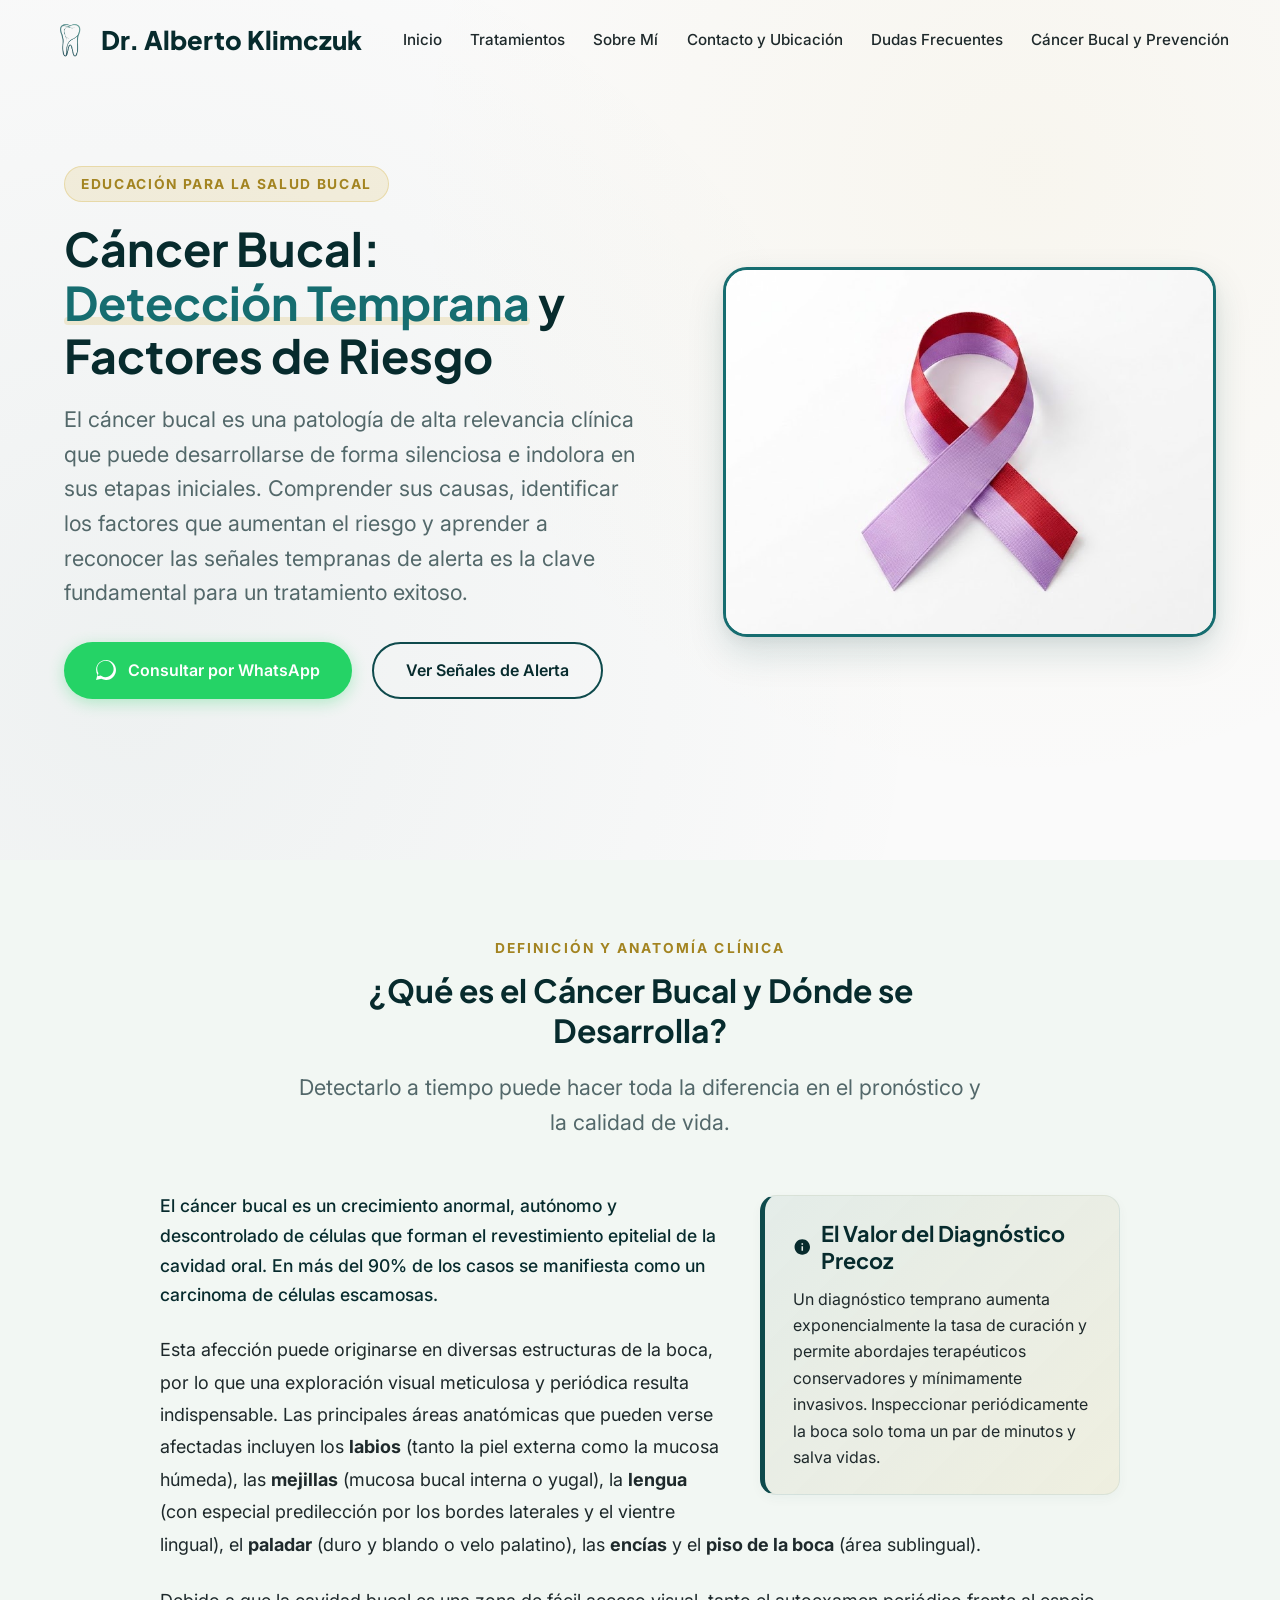
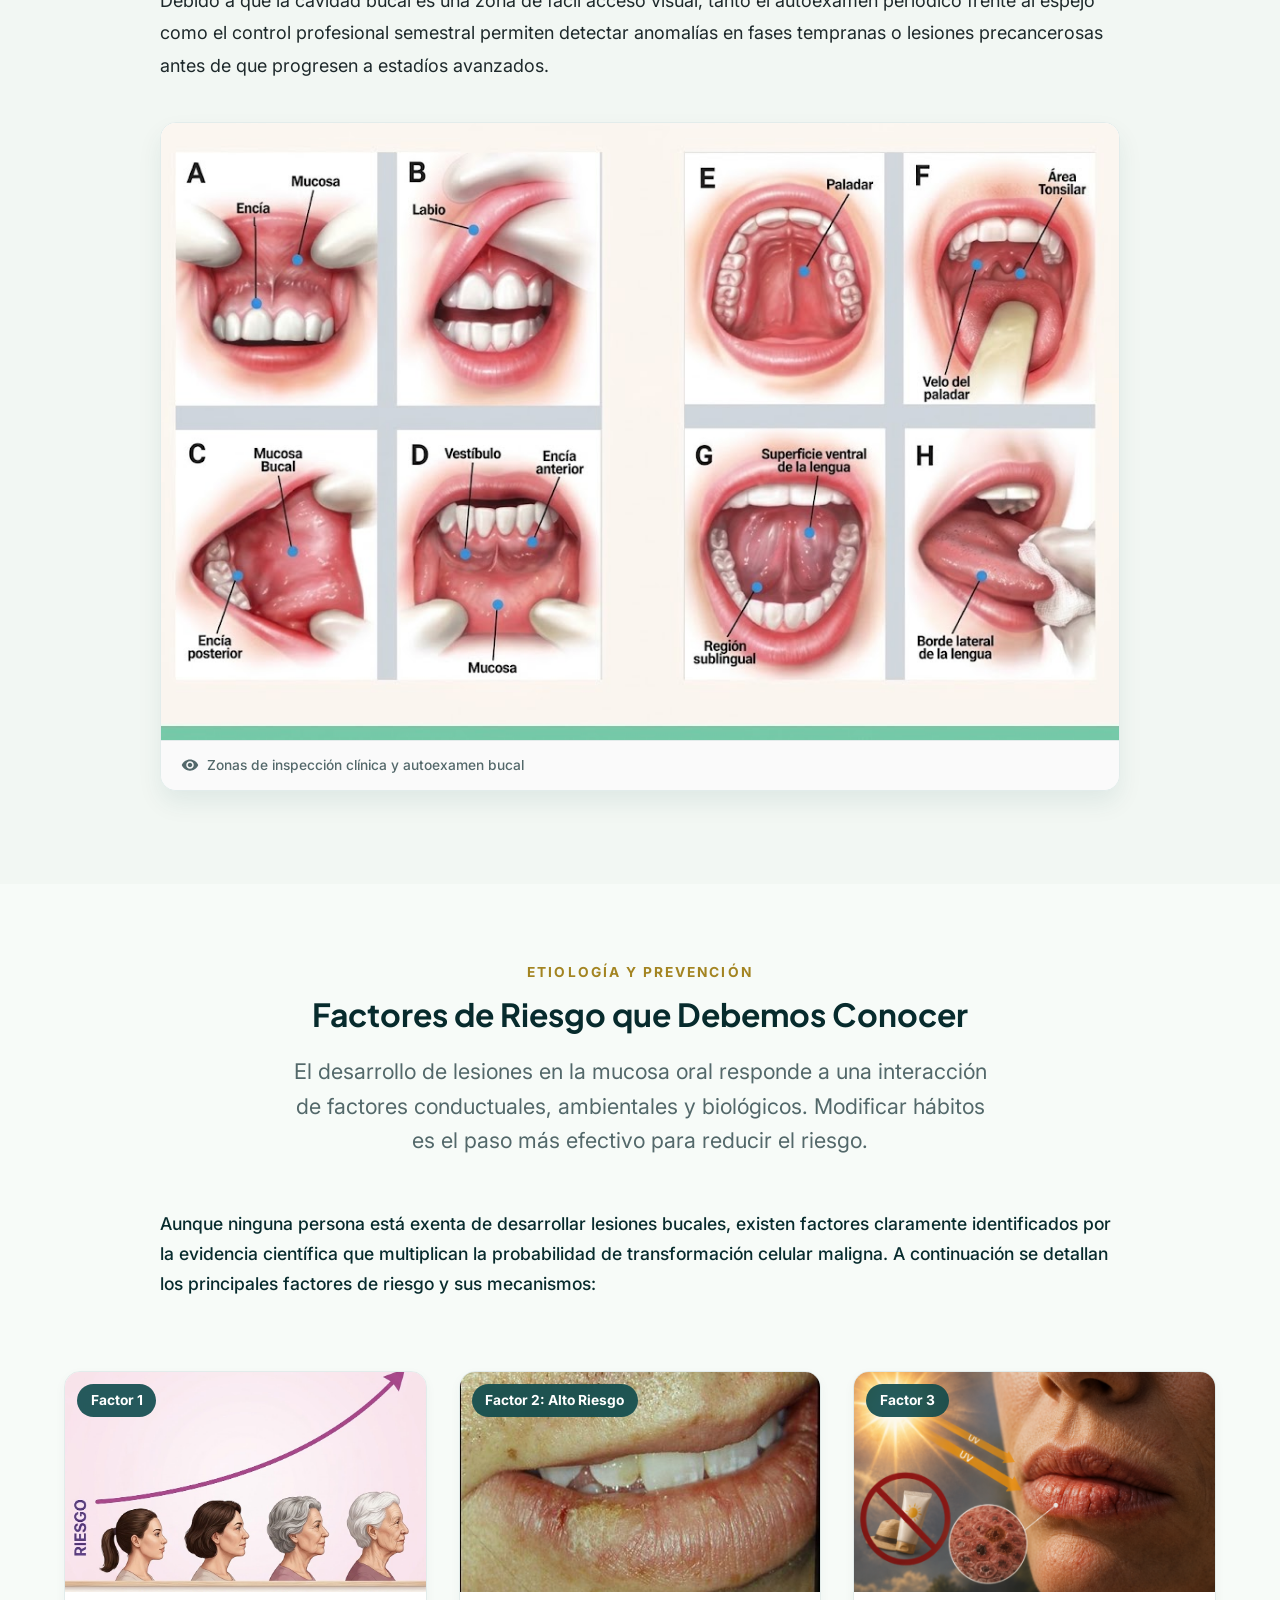
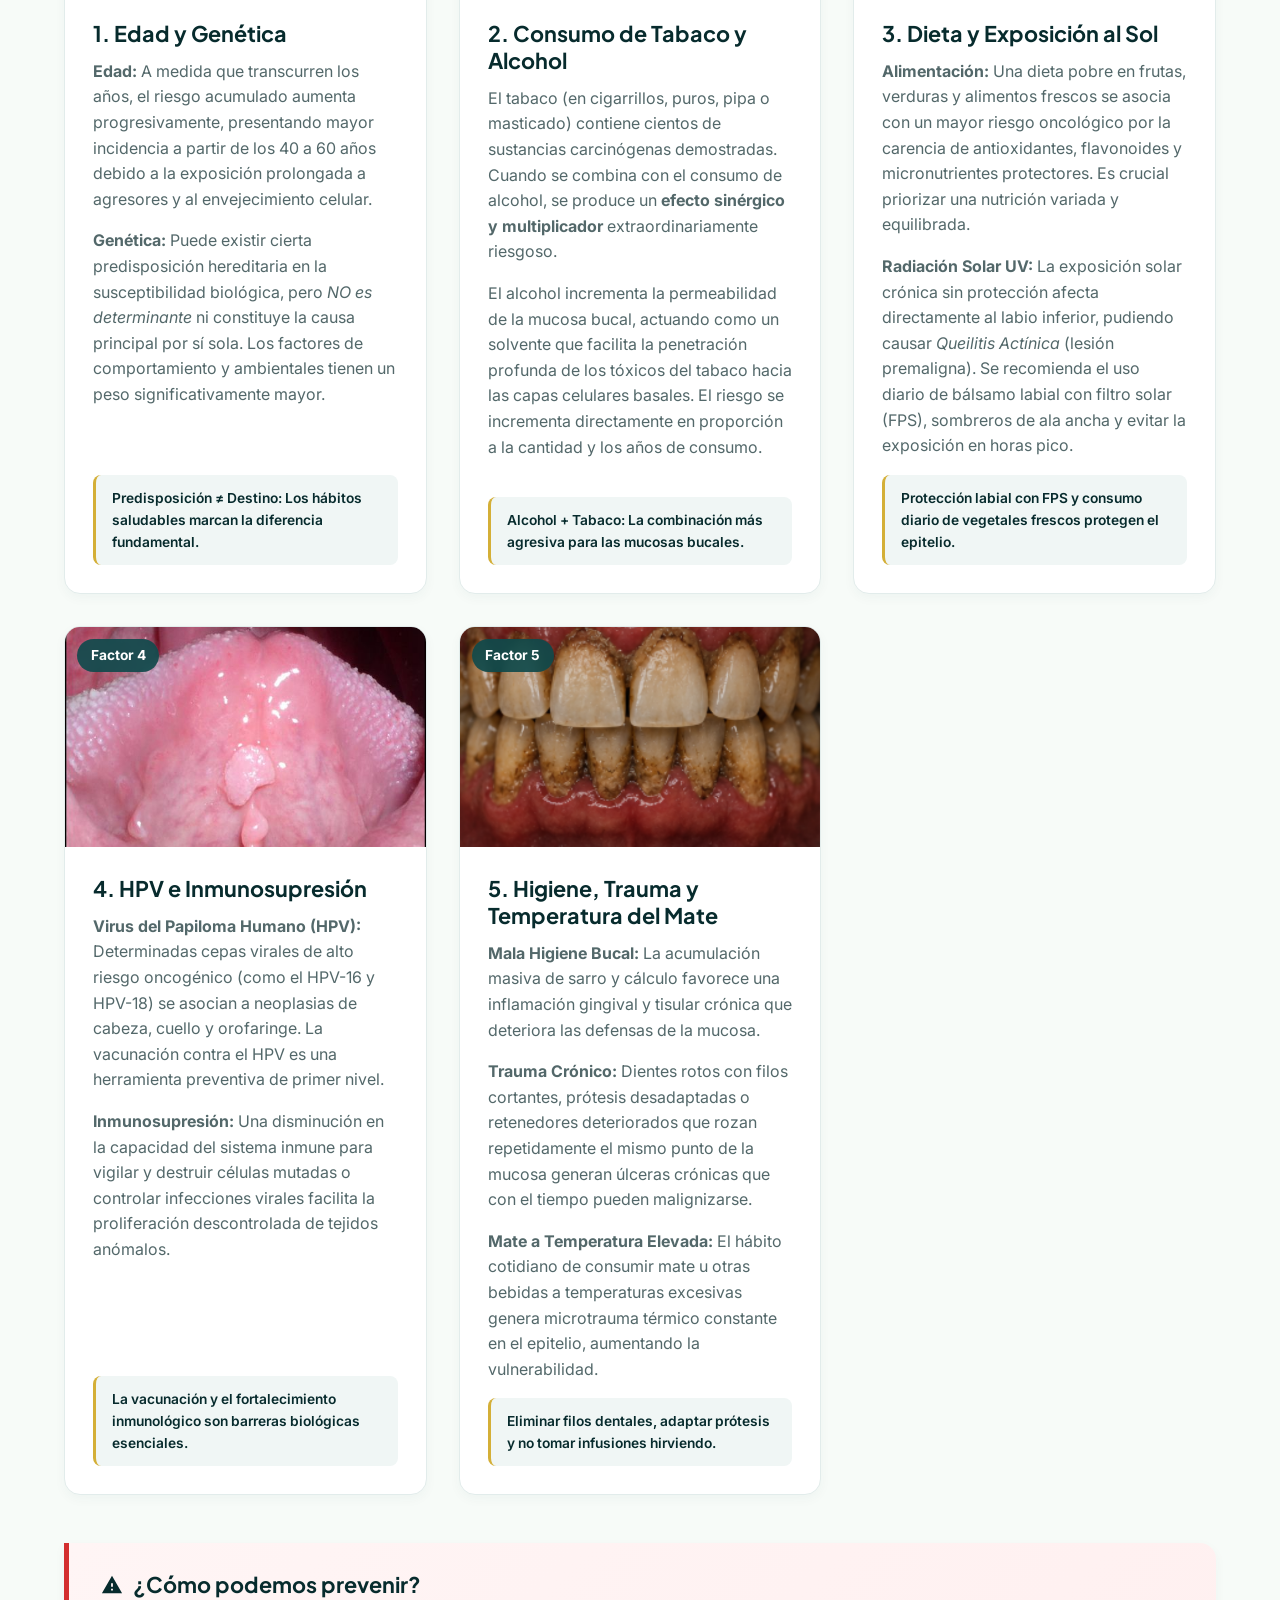
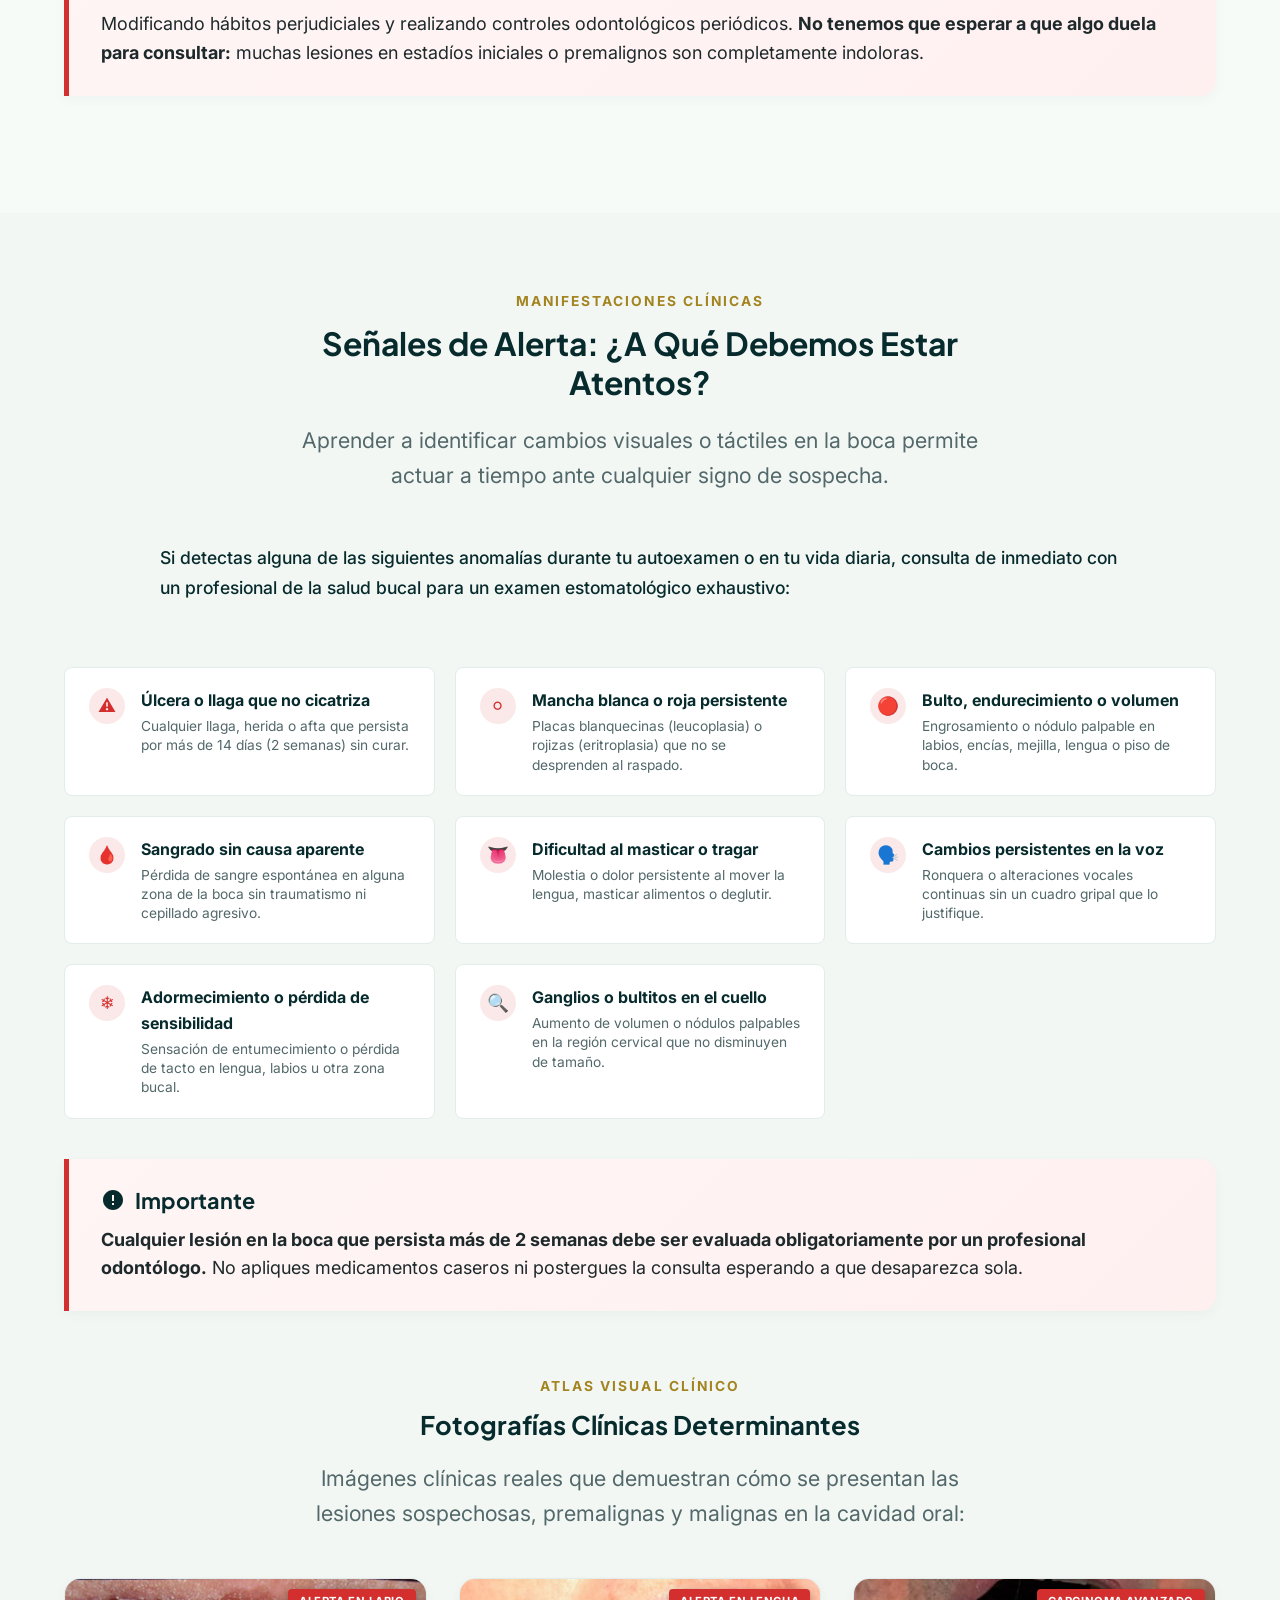
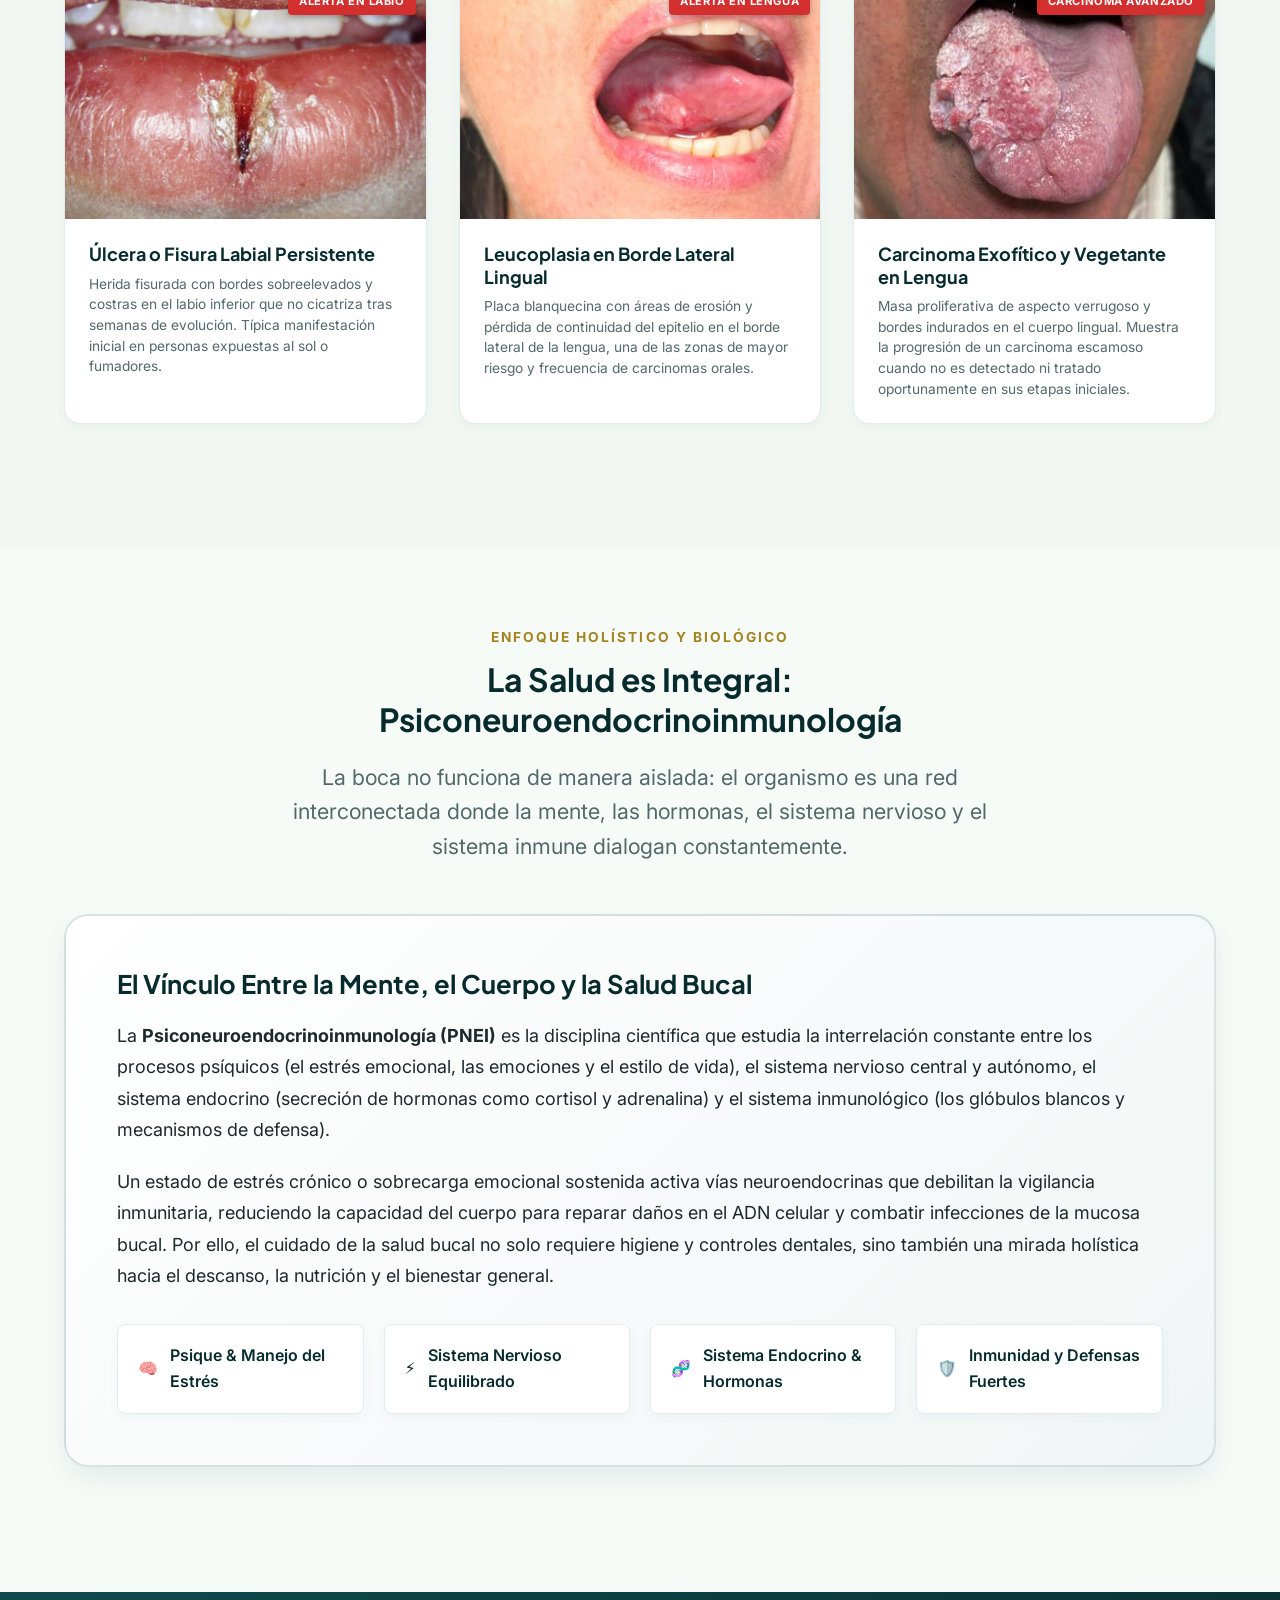
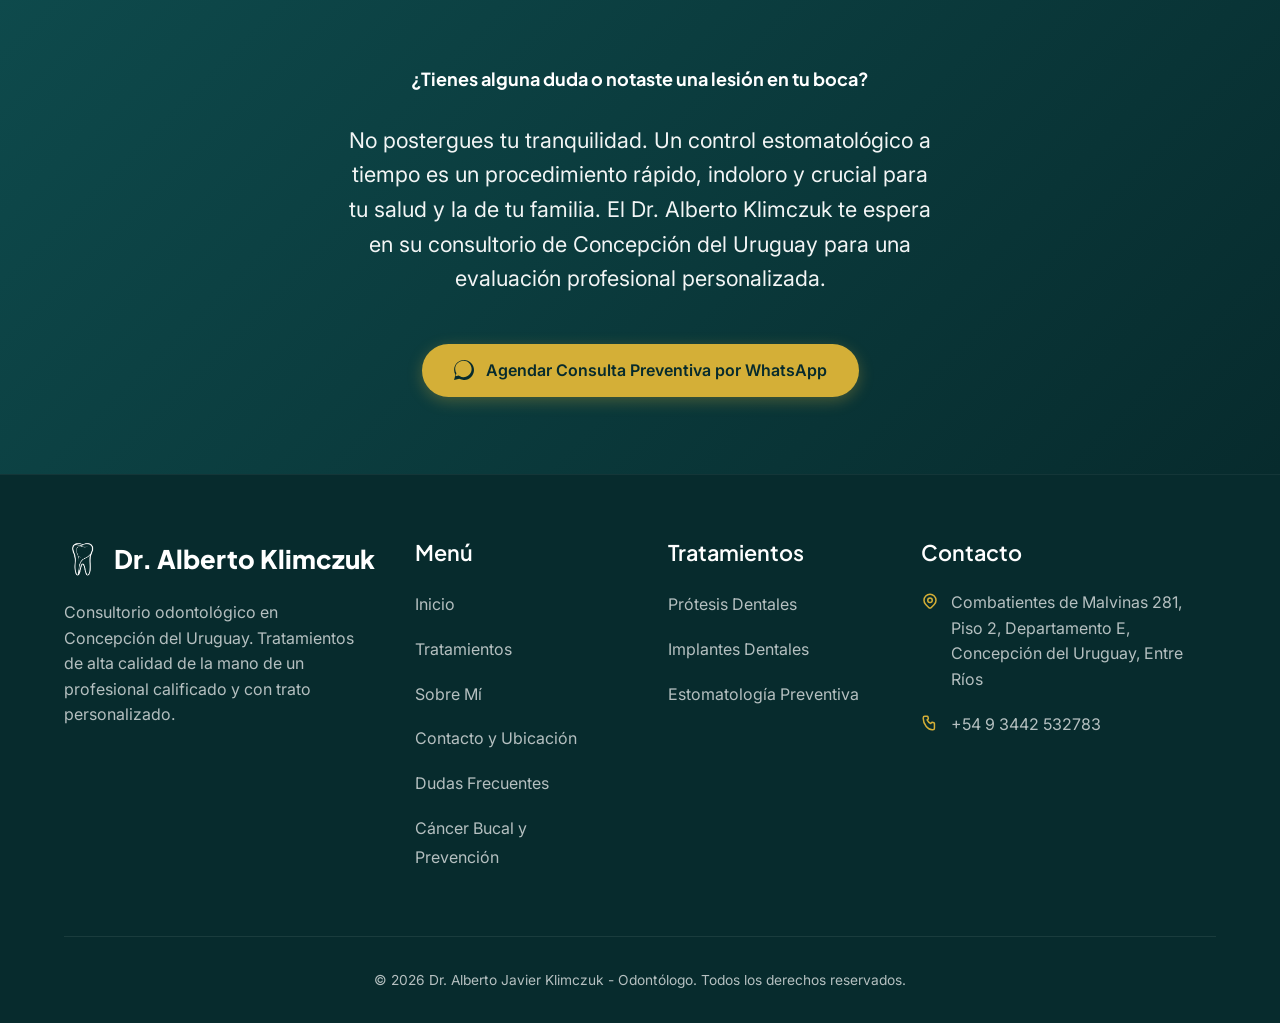
==== enfermedades.html @ 98d3df15 "Primer commit: proyecto consultorio" ====
<!DOCTYPE html>
<html lang="es">

<head>
  <meta charset="UTF-8">
  <meta name="viewport" content="width=device-width, initial-scale=1.0">

  <!-- Primary SEO Meta Tags -->
  <title>Cáncer Bucal y Prevención | Dr. Alberto Javier Klimczuk - Odontólogo</title>
  <meta name="description"
    content="Guía clínica sobre Cáncer Bucal: qué es, factores de riesgo (tabaco, alcohol, HPV, trauma, sol, mate), señales de alerta y detección temprana con el Dr. Alberto Klimczuk en Concepción del Uruguay.">
  <meta name="keywords"
    content="cancer bucal, deteccion temprana cancer bucal, factores de riesgo estomatologia, leucoplasia, eritroplasia, queilitis actinica, hpv oral, odontologo concepcion del uruguay, dr alberto klimczuk">
  <meta name="robots" content="index, follow">
  <link rel="canonical" href="https://odontologoklimczuk.com/enfermedades.html">

  <!-- Open Graph / Facebook -->
  <meta property="og:type" content="article">
  <meta property="og:url" content="https://odontologoklimczuk.com/enfermedades.html">
  <meta property="og:title" content="Cáncer Bucal y Prevención: Guía de Detección Temprana - Dr. Alberto Klimczuk">
  <meta property="og:description"
    content="Aprende a reconocer las señales de alerta, factores de riesgo y la importancia del autoexamen y diagnóstico precoz para salvar vidas.">
  <meta property="og:image" content="https://odontologoklimczuk.com/assets/panel_clinico_senales_alerta.png">

  <!-- Favicon -->
  <link rel="icon" type="image/png" sizes="32x32" href="assets/logo1.png?v=4">
  <link rel="icon" type="image/png" sizes="16x16" href="assets/logo1.png?v=4">
  <link rel="shortcut icon" href="assets/logo1.png?v=4" type="image/png">
  <link rel="apple-touch-icon" href="assets/logo1.png?v=4">

  <!-- Stylesheet -->
  <link rel="stylesheet" href="styles.css">
</head>

<body>

  <!-- Accessible Skip Link -->
  <a href="#main-content" class="skip-link">Saltar al contenido principal</a>

  <!-- Header & Navigation -->
  <header class="header" id="header" role="banner">
    <div class="container">
      <a href="index.html" class="logo" aria-label="Dr. Alberto Klimczuk Inicio">
        <img src="assets/logo2.png" alt="Logo Dr. Alberto Klimczuk" class="logo-img" width="38" height="38">
        <span>Dr. Alberto Klimczuk</span>
      </a>

      <nav class="nav" id="nav" role="navigation" aria-label="Menú principal">
        <ul class="nav-links">
          <li><a href="index.html#hero" class="nav-link">Inicio</a></li>
          <li><a href="index.html#services" class="nav-link">Tratamientos</a></li>
          <li><a href="index.html#about" class="nav-link">Sobre Mí</a></li>
          <li><a href="index.html#contacto" class="nav-link">Contacto y Ubicación</a></li>
          <li><a href="index.html#faq" class="nav-link">Dudas Frecuentes</a></li>
          <li><a href="enfermedades.html" class="nav-link active" aria-current="page">Cáncer Bucal y Prevención</a></li>
        </ul>
      </nav>

      <button class="menu-toggle" id="menu-toggle" aria-expanded="false" aria-controls="nav"
        aria-label="Abrir menú de navegación">
        <span></span>
        <span></span>
        <span></span>
      </button>
    </div>
  </header>

  <main id="main-content">

    <!-- Hero Section -->
    <section class="hero" aria-label="Presentación de Cáncer Bucal y Prevención">
      <div class="container">
        <div class="hero-grid">
          <div class="hero-content">
            <span class="guide-header-badge">Educación para la Salud Bucal</span>
            <h1 class="hero-title">Cáncer Bucal: <span>Detección Temprana</span> y Factores de Riesgo</h1>
            <p class="hero-desc">
              El cáncer bucal es una patología de alta relevancia clínica que puede desarrollarse de forma silenciosa e
              indolora en sus etapas iniciales. Comprender sus causas, identificar los factores que aumentan el riesgo y
              aprender a reconocer las señales tempranas de alerta es la clave fundamental para un tratamiento exitoso.
            </p>
            <div class="hero-ctas">
              <a href="https://wa.me/5493442532783?text=Hola%20Dr.%20Klimczuk,%20quisiera%20consultar%20sobre%20una%20lesi%C3%B3n%20o%20control%20estomatol%C3%B3gico."
                target="_blank" rel="noopener noreferrer" class="btn btn-gold btn-whatsapp-hero">
                <svg fill="currentColor" viewBox="0 0 24 24" width="20" height="20">
                  <path
                    d="M.057 24l1.687-6.163c-1.041-1.804-1.588-3.849-1.587-5.946C.06 5.348 5.397.01 12.008.01c3.202.001 6.212 1.246 8.477 3.514 2.266 2.268 3.507 5.28 3.505 8.484-.004 6.657-5.34 11.997-11.953 11.997-2.005-.001-3.973-.502-5.724-1.455L0 24zm6.59-4.846c1.66.986 3.288 1.488 4.62 1.488c5.441.002 9.873-4.417 9.876-9.851c.002-2.632-1.02-5.105-2.877-6.965C16.41 1.966 13.946.944 11.319.944c-5.45 0-9.882 4.418-9.885 9.852c-.001 1.934.509 3.57 1.472 5.2l-.968 3.535l3.709-.977z" />
                </svg>
                Consultar por WhatsApp
              </a>
              <a href="#senales-alerta" class="btn btn-secondary">Ver Señales de Alerta</a>
            </div>
          </div>
          <div class="hero-visual">
            <div class="hero-img-wrapper">
              <img src="assets/logo_cancer.png" alt="Consultorio odontológico moderno del Dr. Alberto Klimczuk"
                class="hero-img" loading="eager" width="600" height="450">
            </div>
          </div>
        </div>
      </div>
    </section>

    <!-- SECTION 1: ¿QUÉ ES EL CÁNCER BUCAL Y ZONAS AFECTADAS? -->
    <section class="section" id="que-es">
      <div class="container">
        <div class="section-title-wrapper">
          <span class="section-subtitle">Definición y Anatomía Clínica</span>
          <h2 class="section-title">¿Qué es el Cáncer Bucal y Dónde se Desarrolla?</h2>
          <p class="section-desc">Detectarlo a tiempo puede hacer toda la diferencia en el pronóstico y la calidad de
            vida.</p>
        </div>

        <div class="clinical-prose">
          <div class="clinical-callout callout-float">
            <h3>
              <svg width="22" height="22" fill="currentColor" viewBox="0 0 24 24">
                <path
                  d="M12 2C6.48 2 2 6.48 2 12s4.48 10 10 10 10-4.48 10-10S17.52 2 12 2zm1 15h-2v-6h2v6zm0-8h-2V7h2v2z" />
              </svg>
              El Valor del Diagnóstico Precoz
            </h3>
            <p>
              Un diagnóstico temprano aumenta exponencialmente la tasa de curación y permite abordajes terapéuticos
              conservadores y mínimamente invasivos. Inspeccionar periódicamente la boca solo toma un par de minutos y
              salva vidas.
            </p>
          </div>

          <p class="clinical-lead">
            El cáncer bucal es un crecimiento anormal, autónomo y descontrolado de células que forman el revestimiento
            epitelial de la cavidad oral. En más del 90% de los casos se manifiesta como un carcinoma de células
            escamosas.
          </p>
          <p>
            Esta afección puede originarse en diversas estructuras de la boca, por lo que una exploración visual
            meticulosa y periódica resulta indispensable. Las principales áreas anatómicas que pueden verse afectadas
            incluyen los <strong>labios</strong> (tanto la piel externa como la mucosa húmeda), las
            <strong>mejillas</strong> (mucosa bucal interna o yugal), la <strong>lengua</strong> (con especial
            predilección por los bordes laterales y el vientre lingual), el <strong>paladar</strong> (duro y blando o
            velo palatino), las <strong>encías</strong> y el <strong>piso de la boca</strong> (área sublingual).
          </p>
          <p>
            Debido a que la cavidad bucal es una zona de fácil acceso visual, tanto el autoexamen periódico frente al
            espejo como el control profesional semestral permiten detectar anomalías en fases tempranas o lesiones
            precancerosas antes de que progresen a estadíos avanzados.
          </p>

          <div class="med-visual-full">
            <div class="med-visual-frame">
              <img src="assets/autoexamen_zonas_bucales.png"
                alt="Mapa anatómico de exploración y autoexamen bucal: encías, labios, mejillas, paladar, lengua y piso de boca"
                loading="lazy" width="900" height="600">
              <div class="med-visual-caption">
                <svg width="18" height="18" fill="currentColor" viewBox="0 0 24 24">
                  <path
                    d="M12 4.5C7 4.5 2.73 7.61 1 12c1.73 4.39 6 7.5 11 7.5s9.27-3.11 11-7.5c-1.73-4.39-6-7.5-11-7.5zM12 17c-2.76 0-5-2.24-5-5s2.24-5 5-5 5 2.24 5 5-2.24 5-5 5zm0-8c-1.66 0-3 1.34-3 3s1.34 3 3 3 3-1.34 3-3-1.34-3-3-3z" />
                </svg>
                Zonas de inspección clínica y autoexamen bucal
              </div>
            </div>
          </div>
        </div>

      </div>
    </section>

    <!-- SECTION 2: FACTORES DE RIESGO -->
    <section class="section bg-alt" id="factores-riesgo">
      <div class="container">
        <div class="section-title-wrapper">
          <span class="section-subtitle">Etiología y Prevención</span>
          <h2 class="section-title">Factores de Riesgo que Debemos Conocer</h2>
          <p class="section-desc">
            El desarrollo de lesiones en la mucosa oral responde a una interacción de factores conductuales, ambientales
            y biológicos. Modificar hábitos es el paso más efectivo para reducir el riesgo.
          </p>
        </div>

        <div class="clinical-prose">
          <p class="clinical-lead">
            Aunque ninguna persona está exenta de desarrollar lesiones bucales, existen factores claramente
            identificados por la evidencia científica que multiplican la probabilidad de transformación celular maligna.
            A continuación se detallan los principales factores de riesgo y sus mecanismos:
          </p>
        </div>

        <!-- Risk Grid -->
        <div class="risk-grid">

          <!-- Card 1: Edad & Genética -->
          <article class="risk-card">
            <div class="risk-card-media">
              <img src="assets/edad.png" alt="Factores de edad y genética en la susceptibilidad biológica"
                loading="lazy">
              <span class="risk-badge">Factor 1</span>
            </div>
            <div class="risk-card-body">
              <h3>1. Edad y Genética</h3>
              <p>
                <strong>Edad:</strong> A medida que transcurren los años, el riesgo acumulado aumenta progresivamente,
                presentando mayor incidencia a partir de los 40 a 60 años debido a la exposición prolongada a agresores
                y
                al envejecimiento celular.
              </p>
              <p>
                <strong>Genética:</strong> Puede existir cierta predisposición hereditaria en la susceptibilidad
                biológica, pero <em>NO es determinante</em> ni constituye la causa principal por sí sola. Los factores
                de
                comportamiento y ambientales tienen un peso significativamente mayor.
              </p>
              <div class="risk-key-takeaway">
                Predisposición ≠ Destino: Los hábitos saludables marcan la diferencia fundamental.
              </div>
            </div>
          </article>

          <!-- Card 2: Tabaco y Alcohol -->
          <article class="risk-card">
            <div class="risk-card-media">
              <img src="assets/clinica_tabaco_queilitis.png"
                alt="Lesión en labio por combinación de consumo de tabaco y alcohol" loading="lazy">
              <span class="risk-badge">Factor 2: Alto Riesgo</span>
            </div>
            <div class="risk-card-body">
              <h3>2. Consumo de Tabaco y Alcohol</h3>
              <p>
                El tabaco (en cigarrillos, puros, pipa o masticado) contiene cientos de sustancias carcinógenas
                demostradas. Cuando se combina con el consumo de alcohol, se produce un <strong>efecto sinérgico y
                  multiplicador</strong> extraordinariamente riesgoso.
              </p>
              <p>
                El alcohol incrementa la permeabilidad de la mucosa bucal, actuando como un solvente que facilita la
                penetración profunda de los tóxicos del tabaco hacia las capas celulares basales. El riesgo se
                incrementa
                directamente en proporción a la cantidad y los años de consumo.
              </p>
              <div class="risk-key-takeaway">
                Alcohol + Tabaco: La combinación más agresiva para las mucosas bucales.
              </div>
            </div>
          </article>

          <!-- Card 3: Dieta y Exposición al Sol -->
          <article class="risk-card">
            <div class="risk-card-media">
              <img src="assets/sol.png"
                alt="Daño actínico y queilitis solar en labio por exposición prolongada a rayos UV" loading="lazy">
              <span class="risk-badge">Factor 3</span>
            </div>
            <div class="risk-card-body">
              <h3>3. Dieta y Exposición al Sol</h3>
              <p>
                <strong>Alimentación:</strong> Una dieta pobre en frutas, verduras y alimentos frescos se asocia con un
                mayor riesgo oncológico por la carencia de antioxidantes, flavonoides y micronutrientes protectores. Es
                crucial priorizar una nutrición variada y equilibrada.
              </p>
              <p>
                <strong>Radiación Solar UV:</strong> La exposición solar crónica sin protección afecta directamente al
                labio inferior, pudiendo causar <em>Queilitis Actínica</em> (lesión premaligna). Se recomienda el uso
                diario de bálsamo labial con filtro solar (FPS), sombreros de ala ancha y evitar la exposición en horas
                pico.
              </p>
              <div class="risk-key-takeaway">
                Protección labial con FPS y consumo diario de vegetales frescos protegen el epitelio.
              </div>
            </div>
          </article>

          <!-- Card 4: HPV e Inmunosupresión -->
          <article class="risk-card">
            <div class="risk-card-media">
              <img src="assets/clinica_hpv_papiloma_mucosa.png"
                alt="Lesión papilomatosa y verrugosa bucal asociada a Virus del Papiloma Humano (HPV)" loading="lazy">
              <span class="risk-badge">Factor 4</span>
            </div>
            <div class="risk-card-body">
              <h3>4. HPV e Inmunosupresión</h3>
              <p>
                <strong>Virus del Papiloma Humano (HPV):</strong> Determinadas cepas virales de alto riesgo oncogénico
                (como el HPV-16 y HPV-18) se asocian a neoplasias de cabeza, cuello y orofaringe. La vacunación contra
                el
                HPV es una herramienta preventiva de primer nivel.
              </p>
              <p>
                <strong>Inmunosupresión:</strong> Una disminución en la capacidad del sistema inmune para vigilar y
                destruir células mutadas o controlar infecciones virales facilita la proliferación descontrolada de
                tejidos anómalos.
              </p>
              <div class="risk-key-takeaway">
                La vacunación y el fortalecimiento inmunológico son barreras biológicas esenciales.
              </div>
            </div>
          </article>

          <!-- Card 5: Mala Higiene, Trauma Crónico y Mate Caliente -->
          <article class="risk-card">
            <div class="risk-card-media">
              <img src="assets/boca_con_sarro.png"
                alt="Úlcera traumática crónica en mucosa oral y cálculo dental severo" loading="lazy">
              <span class="risk-badge">Factor 5</span>
            </div>
            <div class="risk-card-body">
              <h3>5. Higiene, Trauma y Temperatura del Mate</h3>
              <p>
                <strong>Mala Higiene Bucal:</strong> La acumulación masiva de sarro y cálculo favorece una inflamación
                gingival y tisular crónica que deteriora las defensas de la mucosa.
              </p>
              <p>
                <strong>Trauma Crónico:</strong> Dientes rotos con filos cortantes, prótesis desadaptadas o retenedores
                deteriorados que rozan repetidamente el mismo punto de la mucosa generan úlceras crónicas que con el
                tiempo pueden malignizarse.
              </p>
              <p>
                <strong>Mate a Temperatura Elevada:</strong> El hábito cotidiano de consumir mate u otras bebidas a
                temperaturas excesivas genera microtrauma térmico constante en el epitelio, aumentando la
                vulnerabilidad.
              </p>
              <div class="risk-key-takeaway">
                Eliminar filos dentales, adaptar prótesis y no tomar infusiones hirviendo.
              </div>
            </div>
          </article>

        </div>

        <div class="clinical-callout clinical-callout-danger">
          <h3>
            <svg width="22" height="22" fill="currentColor" viewBox="0 0 24 24">
              <path d="M1 21h22L12 2 1 21zm12-3h-2v-2h2v2zm0-4h-2v-4h2v4z" />
            </svg>
            ¿Cómo podemos prevenir?
          </h3>
          <p>
            Modificando hábitos perjudiciales y realizando controles odontológicos periódicos.
            <strong>No tenemos que esperar a que algo duela para consultar:</strong> muchas lesiones en estadíos
            iniciales o premalignos son completamente indoloras.
          </p>
        </div>

      </div>
    </section>

    <!-- SECTION 3: SEÑALES DE ALERTA Y FOTOS CLÍNICAS DETERMINANTES -->
    <section class="section" id="senales-alerta">
      <div class="container">
        <div class="section-title-wrapper">
          <span class="section-subtitle">Manifestaciones Clínicas</span>
          <h2 class="section-title">Señales de Alerta: ¿A Qué Debemos Estar Atentos?</h2>
          <p class="section-desc">
            Aprender a identificar cambios visuales o táctiles en la boca permite actuar a tiempo ante cualquier signo
            de
            sospecha.
          </p>
        </div>

        <div class="clinical-prose">
          <p class="clinical-lead">
            Si detectas alguna de las siguientes anomalías durante tu autoexamen o en tu vida diaria, consulta de
            inmediato con un profesional de la salud bucal para un examen estomatológico exhaustivo:
          </p>
        </div>

        <!-- Alert Checklist -->
        <div class="alert-checklist">

          <div class="alert-checklist-item">
            <div class="alert-checklist-icon">⚠️</div>
            <div class="alert-checklist-text">
              <strong>Úlcera o llaga que no cicatriza</strong>
              <span>Cualquier llaga, herida o afta que persista por más de 14 días (2 semanas) sin curar.</span>
            </div>
          </div>

          <div class="alert-checklist-item">
            <div class="alert-checklist-icon">⚪</div>
            <div class="alert-checklist-text">
              <strong>Mancha blanca o roja persistente</strong>
              <span>Placas blanquecinas (leucoplasia) o rojizas (eritroplasia) que no se desprenden al raspado.</span>
            </div>
          </div>

          <div class="alert-checklist-item">
            <div class="alert-checklist-icon">🔴</div>
            <div class="alert-checklist-text">
              <strong>Bulto, endurecimiento o volumen</strong>
              <span>Engrosamiento o nódulo palpable en labios, encías, mejilla, lengua o piso de boca.</span>
            </div>
          </div>

          <div class="alert-checklist-item">
            <div class="alert-checklist-icon">🩸</div>
            <div class="alert-checklist-text">
              <strong>Sangrado sin causa aparente</strong>
              <span>Pérdida de sangre espontánea en alguna zona de la boca sin traumatismo ni cepillado agresivo.</span>
            </div>
          </div>

          <div class="alert-checklist-item">
            <div class="alert-checklist-icon">👅</div>
            <div class="alert-checklist-text">
              <strong>Dificultad al masticar o tragar</strong>
              <span>Molestia o dolor persistente al mover la lengua, masticar alimentos o deglutir.</span>
            </div>
          </div>

          <div class="alert-checklist-item">
            <div class="alert-checklist-icon">🗣️</div>
            <div class="alert-checklist-text">
              <strong>Cambios persistentes en la voz</strong>
              <span>Ronquera o alteraciones vocales continuas sin un cuadro gripal que lo justifique.</span>
            </div>
          </div>

          <div class="alert-checklist-item">
            <div class="alert-checklist-icon">❄️</div>
            <div class="alert-checklist-text">
              <strong>Adormecimiento o pérdida de sensibilidad</strong>
              <span>Sensación de entumecimiento o pérdida de tacto en lengua, labios u otra zona bucal.</span>
            </div>
          </div>

          <div class="alert-checklist-item">
            <div class="alert-checklist-icon">🔍</div>
            <div class="alert-checklist-text">
              <strong>Ganglios o bultitos en el cuello</strong>
              <span>Aumento de volumen o nódulos palpables en la región cervical que no disminuyen de tamaño.</span>
            </div>
          </div>

        </div>

        <div class="clinical-callout clinical-callout-danger">
          <h3>
            <svg width="24" height="24" fill="currentColor" viewBox="0 0 24 24">
              <path
                d="M12 2C6.48 2 2 6.48 2 12s4.48 10 10 10 10-4.48 10-10S17.52 2 12 2zm1 15h-2v-2h2v2zm0-4h-2V7h2v6z" />
            </svg>
            Importante
          </h3>
          <p>
            <strong>Cualquier lesión en la boca que persista más de 2 semanas debe ser evaluada obligatoriamente por un
              profesional odontólogo.</strong> No apliques medicamentos caseros ni postergues la consulta esperando a
            que desaparezca sola.
          </p>
        </div>

        <!-- DETERMINANT CLINICAL PHOTOS GALLERY -->
        <div class="section-title-wrapper" style="margin-top: 4rem; margin-bottom: 2rem;">
          <span class="section-subtitle">Atlas Visual Clínico</span>
          <h3 class="section-title" style="font-size: var(--fs-lg);">Fotografías Clínicas Determinantes</h3>
          <p class="section-desc">
            Imágenes clínicas reales que demuestran cómo se presentan las lesiones sospechosas, premalignas y
            malignas en la cavidad oral:
          </p>
        </div>

        <div class="clinical-signs-gallery">

          <!-- Clinical Photo 1: Úlcera en Labio -->
          <article class="clinical-sign-card">
            <div class="clinical-sign-img-wrapper">
              <img src="assets/corte_labio.png"
                alt="Fotografía clínica de úlcera y fisura persistente en labio inferior" loading="lazy">
              <span class="clinical-sign-tag">Alerta en Labio</span>
            </div>
            <div class="clinical-sign-info">
              <h4>Úlcera o Fisura Labial Persistente</h4>
              <p>
                Herida fisurada con bordes sobreelevados y costras en el labio inferior que no cicatriza tras semanas de
                evolución. Típica manifestación inicial en personas expuestas al sol o fumadores.
              </p>
            </div>
          </article>

          <!-- Clinical Photo 2: Leucoplasia en Lengua -->
          <article class="clinical-sign-card">
            <div class="clinical-sign-img-wrapper">
              <img src="assets/clinica_eritroplasia.png"
                alt="Fotografía clínica de lesión blanca o leucoplasia con zona ulcerada en borde lateral de la lengua"
                loading="lazy">
              <span class="clinical-sign-tag">Alerta en Lengua</span>
            </div>
            <div class="clinical-sign-info">
              <h4>Leucoplasia en Borde Lateral Lingual</h4>
              <p>
                Placa blanquecina con áreas de erosión y pérdida de continuidad del epitelio en el borde lateral de la
                lengua, una de las zonas de mayor riesgo y frecuencia de carcinomas orales.
              </p>
            </div>
          </article>

          <!-- Clinical Photo 3: Carcinoma Escamocelular Proliferativo -->
          <article class="clinical-sign-card">
            <div class="clinical-sign-img-wrapper">
              <img src="assets/clinica_carcinoma_lengua_perfil.png"
                alt="Fotografía clínica de carcinoma avanzado de células escamosas con lesión exofítica y vegetante en lengua"
                loading="lazy">
              <span class="clinical-sign-tag">Carcinoma Avanzado</span>
            </div>
            <div class="clinical-sign-info">
              <h4>Carcinoma Exofítico y Vegetante en Lengua</h4>
              <p>
                Masa proliferativa de aspecto verrugoso y bordes indurados en el cuerpo lingual. Muestra la progresión
                de
                un carcinoma escamoso cuando no es detectado ni tratado oportunamente en sus etapas iniciales.
              </p>
            </div>
          </article>

        </div>

      </div>
    </section>

    <!-- SECTION 4: LA SALUD ES INTEGRAL (PSICONEUROENDOCRINOINMUNOLOGÍA) -->
    <section class="section" id="salud-integral">
      <div class="container">
        <div class="section-title-wrapper">
          <span class="section-subtitle">Enfoque Holístico y Biológico</span>
          <h2 class="section-title">La Salud es Integral: Psiconeuroendocrinoinmunología</h2>
          <p class="section-desc">
            La boca no funciona de manera aislada: el organismo es una red interconectada donde la mente, las hormonas,
            el sistema nervioso y el sistema inmune dialogan constantemente.
          </p>
        </div>

        <div class="pnei-card">
          <div class="pnei-grid">
            <div class="pnei-text">
              <h3>El Vínculo Entre la Mente, el Cuerpo y la Salud Bucal</h3>
              <p>
                La <strong>Psiconeuroendocrinoinmunología (PNEI)</strong> es la disciplina científica que estudia la
                interrelación constante entre los procesos psíquicos (el estrés emocional, las emociones y el estilo de
                vida), el sistema nervioso central y autónomo, el sistema endocrino (secreción de hormonas como cortisol
                y
                adrenalina) y el sistema inmunológico (los glóbulos blancos y mecanismos de defensa).
              </p>
              <p>
                Un estado de estrés crónico o sobrecarga emocional sostenida activa vías neuroendocrinas que debilitan
                la
                vigilancia inmunitaria, reduciendo la capacidad del cuerpo para reparar daños en el ADN celular y
                combatir infecciones de la mucosa bucal. Por ello, el cuidado de la salud bucal no solo requiere higiene
                y controles dentales, sino también una mirada holística hacia el descanso, la nutrición y el bienestar
                general.
              </p>

              <div class="pnei-pillars">
                <div class="pnei-pillar">
                  🧠 <span>Psique & Manejo del Estrés</span>
                </div>
                <div class="pnei-pillar">
                  ⚡ <span>Sistema Nervioso Equilibrado</span>
                </div>
                <div class="pnei-pillar">
                  🧬 <span>Sistema Endocrino & Hormonas</span>
                </div>
                <div class="pnei-pillar">
                  🛡️ <span>Inmunidad y Defensas Fuertes</span>
                </div>
              </div>
            </div>
          </div>
        </div>

      </div>
    </section>

    <!-- SECTION 5: CTA Y CONTROL EN CONSULTORIO -->
    <section class="section contact-cta" id="consulta">
      <div class="container">
        <div class="contact-cta-content">
          <h2>¿Tienes alguna duda o notaste una lesión en tu boca?</h2>
          <p>
            No postergues tu tranquilidad. Un control estomatológico a tiempo es un procedimiento rápido, indoloro y
            crucial para tu salud y la de tu familia. El Dr. Alberto Klimczuk te espera en su consultorio de Concepción
            del Uruguay para una evaluación profesional personalizada.
          </p>
          <a href="https://wa.me/5493442532783?text=Hola%20Dr.%20Klimczuk,%20quisiera%20solicitar%20un%20turno%20para%20un%20control%20estomatol%C3%B3gico."
            target="_blank" rel="noopener noreferrer" class="btn btn-gold">
            <svg fill="currentColor" viewBox="0 0 24 24" width="20" height="20">
              <path
                d="M.057 24l1.687-6.163c-1.041-1.804-1.588-3.849-1.587-5.946C.06 5.348 5.397.01 12.008.01c3.202.001 6.212 1.246 8.477 3.514 2.266 2.268 3.507 5.28 3.505 8.484-.004 6.657-5.34 11.997-11.953 11.997-2.005-.001-3.973-.502-5.724-1.455L0 24zm6.59-4.846c1.66.986 3.288 1.488 4.62 1.488c5.441.002 9.873-4.417 9.876-9.851c.002-2.632-1.02-5.105-2.877-6.965C16.41 1.966 13.946.944 11.319.944c-5.45 0-9.882 4.418-9.885 9.852c-.001 1.934.509 3.57 1.472 5.2l-.968 3.535l3.709-.977z" />
            </svg>
            Agendar Consulta Preventiva por WhatsApp
          </a>
        </div>
      </div>
    </section>

  </main>

  <!-- Footer -->
  <footer class="footer" role="contentinfo">
    <div class="container">
      <div class="footer-grid">

        <div class="footer-brand">
          <a href="index.html" class="logo">
            <img src="assets/logo2.png" alt="Logo Dr. Alberto Klimczuk" class="logo-img" width="38" height="38">
            <span>Dr. Alberto Klimczuk</span>
          </a>
          <p class="footer-desc">Consultorio odontológico en Concepción del Uruguay. Tratamientos de alta calidad de la
            mano de un profesional calificado y con trato personalizado.</p>
        </div>

        <div class="footer-col">
          <h3 class="footer-title">Menú</h3>
          <ul class="footer-links">
            <li class="footer-link"><a href="index.html#hero">Inicio</a></li>
            <li class="footer-link"><a href="index.html#services">Tratamientos</a></li>
            <li class="footer-link"><a href="index.html#about">Sobre Mí</a></li>
            <li class="footer-link"><a href="index.html#contacto">Contacto y Ubicación</a></li>
            <li class="footer-link"><a href="index.html#faq">Dudas Frecuentes</a></li>
            <li class="footer-link"><a href="enfermedades.html">Cáncer Bucal y Prevención</a></li>
          </ul>
        </div>

        <div class="footer-col">
          <h3 class="footer-title">Tratamientos</h3>
          <ul class="footer-links">
            <li class="footer-link"><a href="index.html#services">Prótesis Dentales</a></li>
            <li class="footer-link"><a href="index.html#services">Implantes Dentales</a></li>
            <li class="footer-link"><a href="enfermedades.html">Estomatología Preventiva</a></li>
          </ul>
        </div>

        <div class="footer-col">
          <h3 class="footer-title">Contacto</h3>
          <div class="footer-contact-info">
            <div class="footer-contact-item">
              <svg fill="none" stroke="currentColor" stroke-width="2" viewBox="0 0 24 24">
                <path stroke-linecap="round" stroke-linejoin="round"
                  d="M17.657 16.657L13.414 20.9a1.998 1.998 0 01-2.827 0l-4.244-4.243a8 8 0 1111.314 0z" />
                <path stroke-linecap="round" stroke-linejoin="round" d="M15 11a3 3 0 11-6 0 3 3 0 016 0z" />
              </svg>
              <span>Combatientes de Malvinas 281, Piso 2, Departamento E, Concepción del Uruguay, Entre Ríos</span>
            </div>
            <div class="footer-contact-item">
              <svg fill="none" stroke="currentColor" stroke-width="2" viewBox="0 0 24 24">
                <path stroke-linecap="round" stroke-linejoin="round"
                  d="M3 5a2 2 0 012-2h3.28a1 1 0 01.94.725l.548 2.2a1 1 0 01-.321.988l-1.305.98a10.582 10.582 0 004.872 4.872l.98-1.305a1 1 0 01.988-.321l2.2.548a1 1 0 01.725.94V19a2 2 0 01-2 2h-1C9.716 21 3 14.284 3 6V5z" />
              </svg>
              <span>+54 9 3442 532783</span>
            </div>
          </div>
        </div>

      </div>

      <div class="footer-bottom">
        <p>&copy; 2026 Dr. Alberto Javier Klimczuk - Odontólogo. Todos los derechos reservados.</p>
      </div>
    </div>
  </footer>

  <!-- App Script -->
  <script src="app.js"></script>
</body>

</html>
---- styles.css ----
/* ==========================================================================
   DESIGN SYSTEM & VARIABLES
   ========================================================================== */
@import url('https://fonts.googleapis.com/css2?family=Inter:wght@300;400;500;600&family=Plus+Jakarta+Sans:wght@400;500;600;700;800&display=swap');

:root {
  /* Colors */
  --primary: #0E4A4C;
  --primary-rgb: 14, 74, 76;
  --primary-light: #166D70;
  --primary-dark: #072B2D;
  --secondary: #D4AF37;
  --secondary-rgb: 212, 175, 55;
  --secondary-light: #E5C354;
  --secondary-dark: #A38421;
  --accent-bg: #F0F6F5;

  --whatsapp: #25D366;
  --whatsapp-dark: #128C7E;

  --text-dark: #1E292B;
  --text-muted: #53686A;
  --bg-light: #FAFAFA;
  --bg-light-rgb: 250, 250, 250;
  --bg-card: #FFFFFF;
  --border-color: #E2ECEB;
  --error: #D32F2F;
  --success: #388E3C;

  /* Fonts */
  --font-heading: 'Plus Jakarta Sans', system-ui, -apple-system, sans-serif;
  --font-body: 'Inter', system-ui, -apple-system, sans-serif;

  /* Typography Scale */
  --fs-xs: clamp(0.75rem, 0.7rem + 0.2vw, 0.875rem);
  --fs-sm: clamp(0.875rem, 0.8rem + 0.3vw, 1rem);
  --fs-base: clamp(1rem, 0.95rem + 0.25vw, 1.125rem);
  --fs-md: clamp(1.125rem, 1.05rem + 0.4vw, 1.35rem);
  --fs-lg: clamp(1.25rem, 1.15rem + 0.6vw, 1.6rem);
  --fs-xl: clamp(1.5rem, 1.35rem + 0.8vw, 2.2rem);
  --fs-xxl: clamp(2rem, 1.7rem + 1.5vw, 3.5rem);

  /* Layout */
  --max-width: 1200px;
  --header-height: 80px;
  --border-radius-sm: 8px;
  --border-radius-md: 16px;
  --border-radius-lg: 24px;

  /* Shadows */
  --shadow-sm: 0 4px 12px rgba(14, 74, 76, 0.04);
  --shadow-md: 0 12px 24px rgba(14, 74, 76, 0.08);
  --shadow-lg: 0 20px 40px rgba(14, 74, 76, 0.12);
  --shadow-focus: 0 0 0 4px rgba(14, 74, 76, 0.25);
  --shadow-focus-gold: 0 0 0 4px rgba(212, 175, 55, 0.4);
  --shadow-focus-whatsapp: 0 0 0 4px rgba(37, 211, 102, 0.3);

  /* Transitions */
  --transition-smooth: all 0.3s cubic-bezier(0.4, 0, 0.2, 1);
}

/* ==========================================================================
   RESET & BASE STYLES
   ========================================================================== */
*,
*::before,
*::after {
  box-sizing: border-box;
  margin: 0;
  padding: 0;
}

html {
  scroll-behavior: smooth;
  scroll-padding-top: var(--header-height);
  -webkit-text-size-adjust: 100%;
}

body {
  font-family: var(--font-body);
  font-size: var(--fs-base);
  line-height: 1.6;
  color: var(--text-dark);
  background-color: var(--bg-light);
  overflow-x: hidden;
  -webkit-font-smoothing: antialiased;
}

.hero,
section.section:nth-of-type(odd) {
  background-color: #f7fbf8;
}

section.section:nth-of-type(even) {
  background-color: #f2f7f3;
}

h1,
h2,
h3,
h4,
h5,
h6 {
  font-family: var(--font-heading);
  font-weight: 700;
  line-height: 1.25;
  color: var(--primary-dark);
}

img {
  max-width: 100%;
  height: auto;
  display: block;
}

button,
input,
select,
textarea {
  font-family: inherit;
  font-size: inherit;
  color: inherit;
}

button {
  cursor: pointer;
  border: none;
  background: none;
}

a {
  color: inherit;
  text-decoration: none;
}

/* Accessibility Focus States */
*:focus {
  outline: none;
}

*:focus-visible {
  outline: none;
  box-shadow: var(--shadow-focus);
  border-radius: var(--border-radius-sm);
}

/* Skip link for screen readers */
.skip-link {
  position: absolute;
  top: -100px;
  left: 0;
  background: var(--primary);
  color: white;
  padding: 1rem 2rem;
  z-index: 10000;
  transition: top 0.2s;
  font-weight: bold;
}

.skip-link:focus-visible {
  top: 0;
}

/* ==========================================================================
   REUSABLE UTILITIES & COMPONENTS
   ========================================================================== */
.container {
  width: 100%;
  max-width: var(--max-width);
  margin-left: auto;
  margin-right: auto;
  padding-left: 1.5rem;
  padding-right: 1.5rem;
}

.section {
  padding-top: clamp(4rem, 6vw, 7rem);
  padding-bottom: clamp(4rem, 6vw, 7rem);
}

.section-title-wrapper {
  text-align: center;
  max-width: 700px;
  margin: 0 auto clamp(2.5rem, 4vw, 4rem);
}

.section-subtitle {
  color: var(--secondary-dark);
  font-weight: 700;
  text-transform: uppercase;
  letter-spacing: 0.15em;
  font-size: var(--fs-xs);
  margin-bottom: 0.75rem;
  display: block;
}

.section-title {
  font-size: var(--fs-xl);
  margin-bottom: 1.25rem;
  position: relative;
}

.section-desc {
  color: var(--text-muted);
  font-size: var(--fs-md);
}

/* Buttons */
.btn {
  display: inline-flex;
  align-items: center;
  justify-content: center;
  gap: 0.75rem;
  padding: 0.875rem 2rem;
  font-weight: 600;
  border-radius: 50px;
  transition: var(--transition-smooth);
  font-size: var(--fs-sm);
  text-align: center;
  position: relative;
  overflow: hidden;
}

.btn-primary {
  background-color: var(--primary);
  color: var(--bg-light);
  box-shadow: 0 4px 15px rgba(14, 74, 76, 0.3);
}

.btn-primary:hover {
  background-color: var(--primary-light);
  transform: translateY(-2px);
  box-shadow: 0 6px 20px rgba(14, 74, 76, 0.4);
}

.btn-secondary {
  background-color: transparent;
  color: var(--primary-dark);
  border: 2px solid var(--primary);
}

.btn-secondary:hover {
  background-color: var(--primary);
  color: var(--bg-light);
  transform: translateY(-2px);
  box-shadow: 0 4px 15px rgba(14, 74, 76, 0.2);
}

.btn-gold {
  background-color: var(--secondary);
  color: var(--primary-dark);
  box-shadow: 0 4px 15px rgba(212, 175, 55, 0.3);
}

.btn-gold:hover {
  background-color: var(--secondary-light);
  transform: translateY(-2px);
  box-shadow: 0 6px 20px rgba(212, 175, 55, 0.45);
}

.btn-gold:focus-visible {
  box-shadow: var(--shadow-focus-gold);
}

/* WhatsApp Specific Buttons */
.btn-whatsapp-header {
  background-color: var(--whatsapp);
  color: white;
  padding: 0.55rem 1.25rem;
  font-size: var(--fs-xs);
  box-shadow: 0 4px 12px rgba(37, 211, 102, 0.25);
  white-space: nowrap;
}

.btn-whatsapp-header:hover {
  background-color: var(--whatsapp-dark);
  color: white;
  transform: translateY(-2px);
  box-shadow: 0 6px 16px rgba(37, 211, 102, 0.4);
}

.btn-whatsapp-header:focus-visible {
  box-shadow: var(--shadow-focus-whatsapp);
}

.btn-whatsapp-hero {
  background-color: var(--whatsapp);
  color: white;
  box-shadow: 0 4px 15px rgba(37, 211, 102, 0.3);
}

.btn-whatsapp-hero:hover {
  background-color: var(--whatsapp-dark);
  color: white;
  transform: translateY(-2px);
  box-shadow: 0 6px 20px rgba(37, 211, 102, 0.45);
}

.btn-whatsapp-hero:focus-visible {
  box-shadow: var(--shadow-focus-whatsapp);
}

.btn-whatsapp-submit {
  background-color: var(--whatsapp);
  color: white;
  box-shadow: 0 4px 15px rgba(37, 211, 102, 0.3);
}

.btn-whatsapp-submit:hover {
  background-color: var(--whatsapp-dark);
  color: white;
  transform: translateY(-2px);
  box-shadow: 0 6px 20px rgba(37, 211, 102, 0.45);
}

.btn-whatsapp-submit:focus-visible {
  box-shadow: var(--shadow-focus-whatsapp);
}

/* ==========================================================================
   HEADER & NAVIGATION
   ========================================================================== */
.header {
  position: fixed;
  top: 0;
  left: 0;
  width: 100%;
  height: var(--header-height);
  z-index: 1000;
  display: flex;
  align-items: center;
  transition: var(--transition-smooth);
}

.header-scrolled {
  background-color: rgba(250, 250, 250, 0.85);
  backdrop-filter: blur(12px);
  -webkit-backdrop-filter: blur(12px);
  box-shadow: var(--shadow-sm);
  border-bottom: 1px solid var(--border-color);
}

.header .container {
  display: flex;
  align-items: center;
  justify-content: space-between;
  width: 100%;
  max-width: 100%;
  padding-left: clamp(1.5rem, 4vw, 4rem);
  padding-right: clamp(1.5rem, 4vw, 4rem);
}

.logo {
  display: flex;
  align-items: center;
  gap: 0.75rem;
  font-family: var(--font-heading);
  font-size: clamp(1.2rem, 2vw, 1.6rem);
  font-weight: 800;
  color: var(--primary-dark);
  transition: var(--transition-smooth);
  white-space: nowrap;
}

.logo-img {
  width: 38px;
  height: 38px;
  object-fit: contain;
  flex-shrink: 0;
  transition: var(--transition-smooth);
}

.logo:hover .logo-img {
  transform: scale(1.06);
}

.logo-icon {
  width: 35px;
  height: 35px;
  background: linear-gradient(135deg, var(--primary), var(--primary-light));
  border-radius: 50% 50% 50% 0%;
  display: flex;
  align-items: center;
  justify-content: center;
  color: white;
  box-shadow: 0 4px 10px rgba(14, 74, 76, 0.2);
  flex-shrink: 0;
}

.logo-icon svg {
  width: 20px;
  height: 20px;
  fill: currentColor;
}

.nav {
  display: flex;
  align-items: center;
  gap: 0;
  flex: 1;
  justify-content: flex-end;
}

.nav-links {
  display: flex;
  align-items: center;
  justify-content: flex-end;
  gap: clamp(1.25rem, 2.2vw, 2.5rem);
  list-style: none;
  margin: 0 0 0 auto;
  padding: 0;
}

.nav-links li {
  margin: 0;
  padding: 0;
  display: flex;
  align-items: center;
}

.nav-link {
  font-weight: 500;
  font-size: clamp(0.8rem, 1.5vw, 0.95rem);
  color: var(--text-dark);
  position: relative;
  padding: 0.5rem 0;
  transition: var(--transition-smooth);
  white-space: nowrap;
}

.nav-link::after {
  content: '';
  position: absolute;
  bottom: 0;
  left: 0;
  width: 100%;
  height: 2px;
  background-color: var(--primary);
  transform: scaleX(0);
  transform-origin: right;
  transition: transform 0.3s cubic-bezier(0.4, 0, 0.2, 1);
}

.nav-link:hover {
  color: var(--primary-light);
}

.nav-link:hover::after {
  transform: scaleX(1);
  transform-origin: left;
}

.nav-link.active {
  color: var(--primary);
  font-weight: 600;
}

.nav-link.active::after {
  transform: scaleX(1);
}

.nav-cta {
  display: flex;
  align-items: center;
  margin-left: auto;
  flex-shrink: 0;
}

/* Mobile Menu Toggle */
.menu-toggle {
  display: none;
  flex-direction: column;
  justify-content: space-between;
  width: 30px;
  height: 21px;
  background: transparent;
  border: none;
  padding: 0;
  z-index: 1100;
}

.menu-toggle span {
  width: 100%;
  height: 3px;
  background-color: var(--primary-dark);
  border-radius: 3px;
  transition: var(--transition-smooth);
  transform-origin: left center;
}

/* ==========================================================================
   HERO SECTION
   ========================================================================== */
.hero {
  position: relative;
  min-height: calc(100vh - 40px);
  padding-top: calc(var(--header-height) + 0.3rem);
  padding-bottom: 2.5rem;
  display: flex;
  align-items: center;
  overflow: hidden;
  background: radial-gradient(circle at 80% 20%, rgba(212, 175, 55, 0.06) 0%, transparent 50%),
    radial-gradient(circle at 10% 80%, rgba(14, 74, 76, 0.05) 0%, transparent 60%);
}

.hero-grid {
  display: grid;
  grid-template-columns: 1.1fr 0.9fr;
  gap: 3.5rem;
  align-items: center;
}

.hero-tagline {
  display: inline-flex;
  align-items: center;
  gap: 0.5rem;
  background-color: var(--accent-bg);
  padding: 0.5rem 1.25rem;
  border-radius: 50px;
  font-weight: 700;
  color: var(--primary);
  font-size: var(--fs-xs);
  text-transform: uppercase;
  letter-spacing: 0.05em;
  margin-bottom: 1.5rem;
  border: 1px solid rgba(14, 74, 76, 0.1);
}

.hero-tagline svg {
  width: 14px;
  height: 14px;
  fill: var(--secondary);
}

.hero-title {
  font-size: var(--fs-xxl);
  color: var(--primary-dark);
  line-height: 1.15;
  margin-bottom: 1.25rem;
}

.hero-title span {
  color: var(--primary-light);
  position: relative;
  display: inline-block;
}

.hero-title span::after {
  content: '';
  position: absolute;
  bottom: 4px;
  left: 0;
  width: 100%;
  height: 8px;
  background-color: rgba(212, 175, 55, 0.2);
  z-index: -1;
  border-radius: 4px;
}

.hero-desc {
  font-size: var(--fs-md);
  color: var(--text-muted);
  margin-bottom: 2rem;
  max-width: 580px;
}

.hero-ctas {
  display: flex;
  flex-wrap: wrap;
  gap: 1.25rem;
  margin-bottom: 2.5rem;
}

.hero-features {
  display: flex;
  gap: 2rem;
  border-top: 1px solid var(--border-color);
  padding-top: 2rem;
}

.hero-feat-item {
  display: flex;
  align-items: center;
  gap: 0.75rem;
  font-size: var(--fs-sm);
  font-weight: 600;
  color: var(--text-dark);
}

.hero-feat-item svg {
  width: 20px;
  height: 20px;
  color: var(--primary);
  flex-shrink: 0;
}

.hero-visual {
  position: relative;
}

.hero-slider,
.hero-img-wrapper {
  position: relative;
  border-radius: var(--border-radius-lg);
  overflow: hidden;
  box-shadow: 0 16px 36px rgba(14, 74, 76, 0.15), 0 4px 12px rgba(0, 0, 0, 0.05);
  border: 3px solid var(--primary-light);
  aspect-ratio: 4 / 3;
  background-color: #E2ECEB;
  user-select: none;
}

.hero-slider-track {
  position: relative;
  width: 100%;
  height: 100%;
}

.hero-slide {
  position: absolute;
  inset: 0;
  width: 100%;
  height: 100%;
  opacity: 0;
  visibility: hidden;
  transition: opacity 0.65s cubic-bezier(0.4, 0, 0.2, 1), transform 0.65s cubic-bezier(0.4, 0, 0.2, 1);
  transform: scale(1.02);
  z-index: 1;
}

.hero-slide.active {
  opacity: 1;
  visibility: visible;
  transform: scale(1);
  z-index: 2;
}

.hero-slide .hero-img,
.hero-img {
  width: 100%;
  height: 100%;
  object-fit: cover;
  object-position: center;
  display: block;
  transition: var(--transition-smooth);
}

.hero-slider:hover .hero-slide.active .hero-img {
  transform: scale(1.02);
}

/* Flechas discretas */
.hero-slider-arrow {
  position: absolute;
  top: 50%;
  transform: translateY(-50%);
  z-index: 10;
  width: 38px;
  height: 38px;
  border-radius: 50%;
  background: rgba(255, 255, 255, 0.78);
  backdrop-filter: blur(8px);
  -webkit-backdrop-filter: blur(8px);
  color: var(--primary-dark);
  border: 1px solid rgba(255, 255, 255, 0.9);
  display: flex;
  align-items: center;
  justify-content: center;
  cursor: pointer;
  box-shadow: 0 4px 12px rgba(0, 0, 0, 0.14);
  transition: all 0.25s ease;
  opacity: 0.65;
}

.hero-slider:hover .hero-slider-arrow {
  opacity: 0.92;
}

.hero-slider-arrow:hover {
  opacity: 1 !important;
  background: #ffffff;
  color: var(--primary);
  transform: translateY(-50%) scale(1.08);
  box-shadow: 0 6px 18px rgba(14, 74, 76, 0.25);
}

.hero-slider-arrow:focus-visible {
  opacity: 1;
  box-shadow: 0 0 0 3px var(--primary-light);
}

.hero-slider-prev {
  left: 14px;
}

.hero-slider-next {
  right: 14px;
}

/* Indicadores de puntos */
.hero-slider-dots {
  position: absolute;
  bottom: 14px;
  left: 50%;
  transform: translateX(-50%);
  z-index: 10;
  display: flex;
  align-items: center;
  gap: 6px;
  padding: 5px 10px;
  background: rgba(14, 74, 76, 0.45);
  backdrop-filter: blur(6px);
  -webkit-backdrop-filter: blur(6px);
  border-radius: 20px;
  border: 1px solid rgba(255, 255, 255, 0.2);
}

.hero-dot {
  width: 7px;
  height: 7px;
  border-radius: 50%;
  background: rgba(255, 255, 255, 0.55);
  border: none;
  cursor: pointer;
  padding: 0;
  transition: all 0.3s ease;
}

.hero-dot.active {
  background: #ffffff;
  width: 20px;
  border-radius: 10px;
}

.hero-dot:hover {
  background: rgba(255, 255, 255, 0.95);
}

.hero-badge-overlay {
  position: absolute;
  bottom: -20px;
  left: -20px;
  background-color: var(--bg-card);
  padding: 1.5rem;
  border-radius: var(--border-radius-md);
  box-shadow: var(--shadow-lg);
  display: flex;
  align-items: center;
  gap: 1rem;
  max-width: 250px;
  border: 1px solid var(--border-color);
  animation: float 6s ease-in-out infinite;
  z-index: 10;
}

.hero-badge-icon {
  width: 48px;
  height: 48px;
  background-color: var(--accent-bg);
  border-radius: 50%;
  display: flex;
  align-items: center;
  justify-content: center;
  color: var(--primary);
  flex-shrink: 0;
}

.hero-badge-icon svg {
  width: 24px;
  height: 24px;
}

.hero-badge-text {
  font-size: var(--fs-xs);
  font-weight: 700;
  color: var(--primary-dark);
}

.hero-badge-text span {
  display: block;
  font-size: var(--fs-md);
  color: var(--secondary-dark);
}

/* Floating animation */
@keyframes float {
  0% {
    transform: translateY(0px);
  }

  50% {
    transform: translateY(-10px);
  }

  100% {
    transform: translateY(0px);
  }
}

/* ==========================================================================
   SERVICES SECTION
   ========================================================================== */
.services {
  background-color: var(--bg-light);
}

.services-grid {
  display: grid;
  grid-template-columns: repeat(auto-fit, minmax(280px, 1fr));
  gap: 2rem;
}

.service-card {
  background-color: var(--bg-card);
  border: 1px solid var(--border-color);
  border-radius: var(--border-radius-md);
  padding: 2.5rem 2rem;
  box-shadow: var(--shadow-sm);
  transition: var(--transition-smooth);
  display: flex;
  flex-direction: column;
  position: relative;
  overflow: hidden;
}

.service-card::before {
  content: '';
  position: absolute;
  top: 0;
  left: 0;
  width: 100%;
  height: 4px;
  background: linear-gradient(90deg, var(--primary), var(--secondary));
  transform: scaleX(0);
  transform-origin: left;
  transition: transform 0.4s ease;
}

.service-card:hover {
  transform: translateY(-8px);
  box-shadow: var(--shadow-md);
  border-color: rgba(14, 74, 76, 0.15);
}

.service-card:hover::before {
  transform: scaleX(1);
}

.service-icon {
  width: 60px;
  height: 60px;
  background-color: var(--accent-bg);
  color: var(--primary);
  border-radius: var(--border-radius-sm);
  display: flex;
  align-items: center;
  justify-content: center;
  margin-bottom: 1.75rem;
  transition: var(--transition-smooth);
}

.service-card:hover .service-icon {
  background-color: var(--primary);
  color: white;
  transform: scale(1.05);
}

.service-icon svg {
  width: 30px;
  height: 30px;
}

.service-title {
  font-size: var(--fs-lg);
  margin-bottom: 1rem;
}

.service-desc {
  color: var(--text-muted);
  font-size: var(--fs-sm);
  line-height: 1.6;
  margin-bottom: 0;
  flex-grow: 1;
}

/* ==========================================================================
   ENFERMEDADES BUCALES SECTION
   ========================================================================== */
.enfermedades {
  background-color: var(--bg-light);
}

/* Diseases Section - Alternating background sections with text wrapping around image */
.disease-section {
  background-color: var(--bg-card);
}

.disease-section.bg-alt {
  background-color: var(--accent-bg);
  border-top: 1px solid var(--border-color);
  border-bottom: 1px solid var(--border-color);
}

.disease-section-content {
  display: flow-root;
}

.disease-image-wrapper {
  float: left;
  width: clamp(280px, 34vw, 420px);
  height: clamp(240px, 28vw, 340px);
  margin: 0.25rem 2.5rem 1.5rem 0;
  border-radius: var(--border-radius-md);
  overflow: hidden;
  box-shadow: var(--shadow-md);
}

.disease-section-reverse .disease-image-wrapper {
  float: right;
  margin: 0.25rem 0 1.5rem 2.5rem;
}

.disease-image-wrapper img {
  width: 100%;
  height: 100%;
  object-fit: cover;
  display: block;
}

.disease-text-wrapper {
  display: block;
}

.disease-section-title {
  font-size: var(--fs-xl);
  font-weight: 800;
  color: var(--primary-dark);
  margin-top: 0;
  margin-bottom: 1rem;
  line-height: 1.25;
}

.disease-section-body {
  color: var(--text-muted);
  line-height: 1.8;
  font-size: var(--fs-base);
}

.disease-section-body p {
  margin-bottom: 1.25rem;
}

.disease-section-body h3 {
  font-size: var(--fs-md);
  font-weight: 700;
  color: var(--primary);
  margin-top: 1.75rem;
  margin-bottom: 0.5rem;
}

@media (max-width: 768px) {
  .disease-image-wrapper {
    float: none;
    width: 100%;
    height: 240px;
    margin: 0 0 1.5rem 0;
  }

  .disease-section-reverse .disease-image-wrapper {
    float: none;
    margin: 0 0 1.5rem 0;
  }

  .disease-section-title {
    font-size: var(--fs-lg);
  }

  .disease-section-body h3 {
    font-size: var(--fs-sm);
  }
}

/* Enfermedades Bucales CTA Section */
.enfermedades-cta {
  background-color: #f7fbf8;
}

.enfermedades-cta-content {
  display: grid;
  grid-template-columns: 1fr 1fr;
  gap: 3rem;
  align-items: center;
}

.enfermedades-cta-image {
  border-radius: var(--border-radius-md);
  overflow: hidden;
  box-shadow: var(--shadow-md);
}

.enfermedades-cta-image img {
  width: 100%;
  height: auto;
  display: block;
}

.enfermedades-cta-text {
  display: flex;
  flex-direction: column;
  gap: 1.5rem;
}

.enfermedades-cta-text .btn {
  align-self: flex-start;
  padding: 0.8rem 2rem;
  font-size: var(--fs-md);
}

@media (max-width: 768px) {
  .enfermedades-cta-content {
    grid-template-columns: 1fr;
    gap: 2rem;
  }
}

/* Contact CTA Section */
.contact-cta {
  background: linear-gradient(135deg, var(--primary), var(--primary-dark));
  color: white;
  text-align: center;
}

.contact-cta-content {
  display: flex;
  flex-direction: column;
  gap: 2rem;
  align-items: center;
  max-width: 600px;
  margin: 0 auto;
}

.contact-cta-content h2 {
  color: white;
  font-size: var(--fs-2xl);
}

.contact-cta-content p {
  color: rgba(255, 255, 255, 0.95);
  font-size: var(--fs-md);
}

.contact-cta .btn {
  margin-top: 1rem;
}

/* Diseases Section Title */
.diseases-section .section-title-wrapper {
  text-align: center;
  margin-bottom: 3rem;
}

/* ==========================================================================
   ABOUT / CLINIC VALUES SECTION
   ========================================================================== */
.about {
  background-color: var(--bg-light);
  position: relative;
}

.about-grid {
  display: grid;
  grid-template-columns: 1fr 1.1fr;
  gap: 4rem;
  align-items: center;
}

.about-visual {
  position: relative;
  display: grid;
  grid-template-columns: repeat(12, 1fr);
}

.about-img-main {
  grid-column: 1 / 11;
  grid-row: 1;
  border-radius: var(--border-radius-md);
  box-shadow: var(--shadow-lg);
  overflow: hidden;
  z-index: 2;
  aspect-ratio: 4 / 3;
}

.about-img-sub {
  grid-column: 5 / 13;
  grid-row: 1;
  align-self: flex-end;
  border-radius: var(--border-radius-md);
  box-shadow: var(--shadow-lg);
  overflow: hidden;
  z-index: 3;
  border: 8px solid var(--bg-card);
  transform: translateY(20%);
  aspect-ratio: 4 / 3;
}

.about-img-main img,
.about-img-sub img {
  width: 100%;
  height: 100%;
  object-fit: cover;
}

.about-decor {
  position: absolute;
  top: -20px;
  left: -20px;
  width: 100px;
  height: 100px;
  background-image: radial-gradient(var(--secondary) 20%, transparent 20%);
  background-size: 10px 10px;
  opacity: 0.3;
  z-index: 1;
}

.about-content {
  padding-left: 1rem;
}

.about-list {
  list-style: none;
  margin-top: 2rem;
  display: flex;
  flex-direction: column;
  gap: 1.5rem;
}

.about-list-item {
  display: flex;
  align-items: center;
  gap: 1.25rem;
  margin: 0;
  padding: 0;
}

.about-list-icon {
  width: 38px;
  height: 38px;
  background-color: var(--accent-bg);
  color: var(--secondary);
  border-radius: 50%;
  display: flex;
  align-items: center;
  justify-content: center;
  flex-shrink: 0;
  margin: 0;
  box-shadow: 0 2px 8px rgba(212, 175, 55, 0.15);
}

.about-list-icon svg {
  width: 18px;
  height: 18px;
  fill: currentColor;
}

.about-list-text {
  margin: 0;
  padding: 0;
}

.about-list-text h4 {
  font-size: var(--fs-md);
  font-weight: 600;
  margin: 0;
  color: var(--primary-dark);
  line-height: 1.4;
}

/* ==========================================================================
   FAQ SECTION
   ========================================================================== */
.faq {
  background-color: var(--bg-light);
}

.faq-wrapper {
  max-width: 800px;
  margin: 0 auto;
  display: grid;
  gap: 1.25rem;
}

/* Styled details & summary tag for accessibility and modern look */
.faq-item {
  background-color: var(--bg-card);
  border: 1px solid var(--border-color);
  border-radius: var(--border-radius-md);
  overflow: hidden;
  box-shadow: var(--shadow-sm);
  transition: var(--transition-smooth);
}

.faq-item[open] {
  border-color: rgba(14, 74, 76, 0.25);
  box-shadow: var(--shadow-md);
}

.faq-trigger {
  padding: 1.5rem 2rem;
  display: flex;
  align-items: center;
  justify-content: space-between;
  gap: 1.5rem;
  cursor: pointer;
  font-family: var(--font-heading);
  font-weight: 600;
  font-size: var(--fs-md);
  color: var(--primary-dark);
  list-style: none;
  /* Hide default arrow in Chrome/Firefox */
  transition: var(--transition-smooth);
}

/* Hide default disclosure triangle in Safari */
.faq-trigger::-webkit-details-marker {
  display: none;
}

.faq-trigger:hover {
  background-color: var(--accent-bg);
}

.faq-icon-box {
  width: 28px;
  height: 28px;
  border-radius: 50%;
  background-color: var(--accent-bg);
  color: var(--primary);
  display: flex;
  align-items: center;
  justify-content: center;
  flex-shrink: 0;
  transition: var(--transition-smooth);
}

.faq-item[open] .faq-icon-box {
  background-color: var(--primary);
  color: white;
  transform: rotate(180deg);
}

.faq-icon-box svg {
  width: 14px;
  height: 14px;
  fill: currentColor;
  transition: transform 0.3s ease;
}

.faq-content {
  padding: 1.5rem 2rem 1.75rem;
  border-top: 1px solid transparent;
  color: var(--text-muted);
  font-size: var(--fs-sm);
  line-height: 1.7;
}

.faq-content p {
  margin: 0;
}

.faq-item[open] .faq-content {
  border-top-color: var(--border-color);
}

/* ==========================================================================
   CONTACT & MAP SECTION
   ========================================================================== */
.contact {
  background-color: var(--bg-light);
}

.contact-grid {
  display: grid;
  grid-template-columns: 0.9fr 1.1fr;
  gap: 4rem;
}

.contact-info {
  display: flex;
  flex-direction: column;
  gap: 2.25rem;
}

.contact-card-box {
  display: flex;
  align-items: flex-start;
  gap: 1.25rem;
}

.contact-icon-wrapper {
  width: 48px;
  height: 48px;
  background-color: var(--accent-bg);
  color: var(--primary);
  border-radius: var(--border-radius-sm);
  display: flex;
  align-items: center;
  justify-content: center;
  flex-shrink: 0;
}

.contact-icon-wrapper svg {
  width: 24px;
  height: 24px;
}

.contact-card-text h3 {
  font-size: var(--fs-md);
  margin-bottom: 0.5rem;
}

.contact-card-text p,
.contact-card-text a {
  color: var(--text-muted);
  font-size: var(--fs-sm);
}

.contact-card-text a:hover {
  color: var(--primary);
  text-decoration: underline;
}

/* Visual placeholder for Map / Vector Map */
.map-container {
  border-radius: var(--border-radius-md);
  overflow: hidden;
  box-shadow: var(--shadow-sm);
  border: 1px solid var(--border-color);
  height: 250px;
  background-color: var(--accent-bg);
  position: relative;
}

.map-placeholder {
  width: 100%;
  height: 100%;
  display: flex;
  flex-direction: column;
  align-items: center;
  justify-content: center;
  text-align: center;
  padding: 2rem;
  background: radial-gradient(circle, transparent 20%, var(--accent-bg) 20%, var(--accent-bg) 80%, rgba(14, 74, 76, 0.05) 100%),
    linear-gradient(rgba(14, 74, 76, 0.05) 1px, transparent 1px),
    linear-gradient(90deg, rgba(14, 74, 76, 0.05) 1px, transparent 1px);
  background-size: 100% 100%, 20px 20px, 20px 20px;
}

.map-pin {
  width: 42px;
  height: 42px;
  background-color: var(--primary);
  color: white;
  border-radius: 50% 50% 50% 0;
  transform: rotate(-45deg);
  display: flex;
  align-items: center;
  justify-content: center;
  box-shadow: 0 4px 10px rgba(14, 74, 76, 0.3);
  margin-bottom: 1rem;
  animation: bouncePin 2s infinite ease-in-out;
}

.map-pin svg {
  transform: rotate(45deg);
  width: 20px;
  height: 20px;
}

@keyframes bouncePin {

  0%,
  100% {
    transform: translateY(0) rotate(-45deg);
  }

  50% {
    transform: translateY(-8px) rotate(-45deg);
  }
}

.map-placeholder span {
  font-weight: 700;
  color: var(--primary-dark);
  font-size: var(--fs-sm);
  margin-bottom: 0.25rem;
}

.map-placeholder p {
  color: var(--text-muted);
  font-size: var(--fs-xs);
}

.map-link {
  position: absolute;
  top: 0;
  left: 0;
  width: 100%;
  height: 100%;
  opacity: 0;
  z-index: 2;
}

/* Booking Card adapted to WhatsApp Booking */
.booking-card {
  background-color: var(--bg-card);
  border: 1px solid var(--border-color);
  border-radius: var(--border-radius-lg);
  padding: 3rem 2.5rem;
  box-shadow: var(--shadow-md);
}

.booking-form-title {
  font-size: var(--fs-lg);
  margin-bottom: 0.5rem;
}

.booking-form-desc {
  font-size: var(--fs-sm);
  color: var(--text-muted);
  margin-bottom: 2rem;
}

.success-icon-box {
  width: 64px;
  height: 64px;
  background-color: #E8F5E9;
  color: var(--success);
  border-radius: 50%;
  display: flex;
  align-items: center;
  justify-content: center;
  margin-bottom: 1.5rem;
}

.success-icon-box svg {
  width: 32px;
  height: 32px;
}

/* ==========================================================================
   FOOTER
   ========================================================================== */
.footer {
  background-color: var(--primary-dark);
  color: rgba(255, 255, 255, 0.7);
  padding-top: clamp(4rem, 5vw, 5rem);
  padding-bottom: 2rem;
  border-top: 1px solid rgba(255, 255, 255, 0.05);
}

.footer-grid {
  display: grid;
  grid-template-columns: 1.2fr 0.8fr 0.8fr 1.2fr;
  gap: 3.5rem;
  margin-bottom: 4rem;
}

.footer-brand .logo {
  color: white;
  margin-bottom: 1.25rem;
}

.footer-brand .logo-img {
  filter: brightness(0) invert(1);
}

.footer-brand .logo-icon {
  background: linear-gradient(135deg, var(--secondary), var(--secondary-light));
  color: var(--primary-dark);
}

.footer-desc {
  font-size: var(--fs-sm);
  line-height: 1.6;
  margin-bottom: 1.75rem;
  max-width: 320px;
}

.footer-title {
  color: white;
  font-size: var(--fs-md);
  font-weight: 600;
  margin-bottom: 1.5rem;
}

.footer-links {
  list-style: none;
  display: grid;
  gap: 1rem;
}

.footer-link a {
  font-size: var(--fs-sm);
  transition: var(--transition-smooth);
}

.footer-link a:hover {
  color: var(--secondary);
  padding-left: 4px;
}

.footer-contact-info {
  display: grid;
  gap: 1.25rem;
}

.footer-contact-item {
  display: flex;
  gap: 0.75rem;
  font-size: var(--fs-sm);
}

.footer-contact-item svg {
  width: 18px;
  height: 18px;
  color: var(--secondary);
  flex-shrink: 0;
  margin-top: 0.125rem;
}

.footer-contact-item span {
  display: block;
}

.footer-bottom {
  border-top: 1px solid rgba(255, 255, 255, 0.08);
  padding-top: 2rem;
  display: flex;
  justify-content: center;
  align-items: center;
  text-align: center;
  font-size: var(--fs-xs);
}

/* ==========================================================================
   CÁNCER BUCAL & EDUCACIÓN CLÍNICA (ESTOMATOLOGÍA)
   ========================================================================== */
.guide-header-badge {
  display: inline-flex;
  align-items: center;
  gap: 0.5rem;
  background-color: rgba(212, 175, 55, 0.15);
  color: var(--secondary-dark);
  font-weight: 700;
  font-size: var(--fs-xs);
  text-transform: uppercase;
  letter-spacing: 0.12em;
  padding: 0.4rem 1rem;
  border-radius: 50px;
  margin-bottom: 1.25rem;
  border: 1px solid rgba(212, 175, 55, 0.3);
}

.clinical-prose {
  max-width: 960px;
  margin: 0 auto;
}

.clinical-prose::after {
  content: "";
  display: table;
  clear: both;
}

.clinical-prose p {
  font-size: var(--fs-base);
  line-height: 1.8;
  color: var(--text-dark);
  margin-bottom: 1.5rem;
}

.clinical-lead {
  font-size: clamp(1.1rem, 1.2vw, 1.3rem) !important;
  line-height: 1.7 !important;
  color: var(--primary-dark) !important;
  font-weight: 500;
}

.clinical-callout {
  background: linear-gradient(135deg, rgba(14, 74, 76, 0.05), rgba(212, 175, 55, 0.08));
  border-left: 5px solid var(--primary);
  border-radius: 0 var(--border-radius-md) var(--border-radius-md) 0;
  padding: 1.75rem 2rem;
  margin: 2.5rem 0;
  box-shadow: var(--shadow-sm);
}

.callout-float {
  float: right;
  max-width: 360px;
  margin: 0.25rem 0 1.5rem 2rem;
  background: linear-gradient(135deg, rgba(14, 74, 76, 0.06), rgba(212, 175, 55, 0.1));
  border-left: 5px solid var(--primary);
  border-radius: var(--border-radius-md);
  border-top: 1px solid rgba(14, 74, 76, 0.08);
  border-right: 1px solid rgba(14, 74, 76, 0.08);
  border-bottom: 1px solid rgba(14, 74, 76, 0.08);
  padding: 1.5rem 1.75rem;
  box-shadow: var(--shadow-sm);
  shape-outside: margin-box;
}

.callout-float h3 {
  font-size: var(--fs-md);
  color: var(--primary-dark);
  margin-bottom: 0.75rem;
  display: flex;
  align-items: center;
  gap: 0.6rem;
}

.callout-float p {
  font-size: var(--fs-sm);
  line-height: 1.65;
  margin-bottom: 0 !important;
  color: var(--text-dark);
}

.med-visual-full {
  clear: both;
  width: 100%;
  margin: 2.5rem 0 1rem;
}

.med-visual-full .med-visual-frame {
  border-radius: var(--border-radius-md);
  overflow: hidden;
  box-shadow: var(--shadow-md);
  border: 1px solid var(--border-color);
  background: white;
}

.med-visual-full .med-visual-frame img {
  width: 100%;
  height: auto;
  display: block;
  object-fit: contain;
  background-color: #ffffff;
  transition: var(--transition-smooth);
}

.med-visual-full .med-visual-frame:hover img {
  transform: scale(1.01);
}

.clinical-callout-danger {
  background: linear-gradient(135deg, #FFF5F5, #FFF0F0);
  border-left-color: #D32F2F;
}

.clinical-callout-danger h3 {
  color: #B71C1C;
}

.clinical-callout h3 {
  font-size: var(--fs-md);
  color: var(--primary-dark);
  margin-bottom: 0.75rem;
  display: flex;
  align-items: center;
  gap: 0.6rem;
}

.clinical-callout p {
  margin-bottom: 0.5rem;
  color: var(--text-dark);
}

.clinical-callout p:last-child {
  margin-bottom: 0;
}

/* Two-column Medical Content Blocks */
.med-split {
  display: grid;
  grid-template-columns: 1.1fr 0.9fr;
  gap: 3.5rem;
  align-items: center;
  margin: 3.5rem 0;
}

.med-split-reverse {
  grid-template-columns: 0.9fr 1.1fr;
}

.med-split-reverse .med-visual {
  order: 1;
}

.med-split-reverse .med-text {
  order: 2;
}

.med-visual {
  position: relative;
}

.med-visual-frame {
  border-radius: var(--border-radius-md);
  overflow: hidden;
  box-shadow: var(--shadow-md);
  border: 1px solid var(--border-color);
  background: white;
}

.med-visual-frame img {
  width: 100%;
  height: auto;
  display: block;
  transition: var(--transition-smooth);
}

.med-visual-frame:hover img {
  transform: scale(1.02);
}

.med-visual-caption {
  padding: 0.85rem 1.25rem;
  font-size: var(--fs-xs);
  color: var(--text-muted);
  background: #FAFAFA;
  border-top: 1px solid var(--border-color);
  font-weight: 500;
  display: flex;
  align-items: center;
  gap: 0.5rem;
}

/* Risk Factor Cards Grid */
.risk-grid {
  display: grid;
  grid-template-columns: repeat(auto-fit, minmax(320px, 1fr));
  gap: 2rem;
  margin: 3rem 0;
}

.risk-card {
  background: var(--bg-card);
  border-radius: var(--border-radius-md);
  border: 1px solid var(--border-color);
  overflow: hidden;
  box-shadow: var(--shadow-sm);
  display: flex;
  flex-direction: column;
  transition: var(--transition-smooth);
}

.risk-card:hover {
  transform: translateY(-5px);
  box-shadow: var(--shadow-md);
  border-color: rgba(14, 74, 76, 0.2);
}

.risk-card-media {
  width: 100%;
  height: 220px;
  overflow: hidden;
  position: relative;
  background: #f0f4f4;
}

.risk-card-media img {
  width: 100%;
  height: 100%;
  object-fit: cover;
  transition: transform 0.5s ease;
}

.risk-card:hover .risk-card-media img {
  transform: scale(1.06);
}

.risk-badge {
  position: absolute;
  top: 12px;
  left: 12px;
  background: rgba(14, 74, 76, 0.9);
  color: white;
  font-size: var(--fs-xs);
  font-weight: 700;
  padding: 0.35rem 0.85rem;
  border-radius: 50px;
  backdrop-filter: blur(4px);
}

.risk-card-body {
  padding: 1.75rem;
  flex: 1;
  display: flex;
  flex-direction: column;
}

.risk-card-body h3 {
  font-size: var(--fs-md);
  color: var(--primary-dark);
  margin-bottom: 0.75rem;
}

.risk-card-body p {
  font-size: var(--fs-sm);
  color: var(--text-muted);
  line-height: 1.6;
  margin-bottom: 1rem;
}

.risk-card-body p:last-child {
  margin-bottom: 0;
}

.risk-key-takeaway {
  background: var(--accent-bg);
  border-radius: var(--border-radius-sm);
  padding: 0.75rem 1rem;
  font-size: var(--fs-xs);
  color: var(--primary-dark);
  font-weight: 600;
  margin-top: auto;
  border-left: 3px solid var(--secondary);
}

/* Clinical Signs Gallery (The most determinant images) */
.clinical-signs-gallery {
  display: grid;
  grid-template-columns: repeat(auto-fit, minmax(280px, 1fr));
  gap: 2rem;
  margin: 3rem 0;
}

.clinical-sign-card {
  background: white;
  border-radius: var(--border-radius-md);
  border: 1px solid var(--border-color);
  overflow: hidden;
  box-shadow: var(--shadow-sm);
  transition: var(--transition-smooth);
}

.clinical-sign-card:hover {
  transform: translateY(-6px);
  box-shadow: var(--shadow-lg);
  border-color: #D32F2F;
}

.clinical-sign-img-wrapper {
  position: relative;
  width: 100%;
  height: 240px;
  overflow: hidden;
  background: #111;
}

.clinical-sign-img-wrapper img {
  width: 100%;
  height: 100%;
  object-fit: cover;
  transition: transform 0.4s ease;
}

.clinical-sign-card:hover .clinical-sign-img-wrapper img {
  transform: scale(1.08);
}

.clinical-sign-tag {
  position: absolute;
  top: 10px;
  right: 10px;
  background: #D32F2F;
  color: white;
  font-weight: 700;
  font-size: 0.7rem;
  padding: 0.25rem 0.7rem;
  border-radius: 4px;
  text-transform: uppercase;
  letter-spacing: 0.05em;
  box-shadow: 0 2px 6px rgba(0, 0, 0, 0.3);
}

.clinical-sign-info {
  padding: 1.5rem;
}

.clinical-sign-info h4 {
  font-size: var(--fs-base);
  color: var(--primary-dark);
  margin-bottom: 0.5rem;
}

.clinical-sign-info p {
  font-size: var(--fs-xs);
  color: var(--text-muted);
  line-height: 1.5;
  margin: 0;
}

/* Alert checklist */
.alert-checklist {
  display: grid;
  grid-template-columns: repeat(auto-fit, minmax(300px, 1fr));
  gap: 1.25rem;
  margin: 2.5rem 0;
}

.alert-checklist-item {
  background: white;
  border: 1px solid var(--border-color);
  border-radius: var(--border-radius-sm);
  padding: 1.25rem 1.5rem;
  display: flex;
  align-items: flex-start;
  gap: 1rem;
  transition: var(--transition-smooth);
}

.alert-checklist-item:hover {
  border-color: var(--secondary);
  box-shadow: var(--shadow-sm);
  transform: translateX(4px);
}

.alert-checklist-icon {
  width: 36px;
  height: 36px;
  background: rgba(211, 47, 47, 0.1);
  color: #D32F2F;
  border-radius: 50%;
  display: flex;
  align-items: center;
  justify-content: center;
  flex-shrink: 0;
  font-size: 1.1rem;
}

.alert-checklist-text strong {
  display: block;
  color: var(--primary-dark);
  font-size: var(--fs-sm);
  margin-bottom: 0.2rem;
}

.alert-checklist-text span {
  font-size: var(--fs-xs);
  color: var(--text-muted);
  line-height: 1.4;
  display: block;
}

/* PNEI Holistic Card */
.pnei-card {
  background: linear-gradient(135deg, #FFFFFF 0%, #F0F6F5 100%);
  border: 2px solid rgba(14, 74, 76, 0.15);
  border-radius: var(--border-radius-lg);
  padding: clamp(2rem, 4vw, 3.5rem);
  box-shadow: var(--shadow-md);
  margin: 3rem 0;
  width: 100%;
}

.pnei-grid {
  display: block;
  width: 100%;
}

.pnei-text {
  width: 100%;
}

.pnei-text h3 {
  font-size: var(--fs-lg);
  color: var(--primary-dark);
  margin-bottom: 1.25rem;
}

.pnei-text p {
  font-size: var(--fs-base);
  color: var(--text-dark);
  line-height: 1.75;
  margin-bottom: 1.25rem;
}

.pnei-pillars {
  display: grid;
  grid-template-columns: repeat(auto-fit, minmax(220px, 1fr));
  gap: 1.25rem;
  margin-top: 2rem;
  width: 100%;
}

.pnei-pillar {
  background: white;
  padding: 1.15rem 1.25rem;
  border-radius: var(--border-radius-sm);
  border: 1px solid var(--border-color);
  font-size: var(--fs-sm);
  color: var(--primary-dark);
  font-weight: 600;
  display: flex;
  align-items: center;
  gap: 0.75rem;
  box-shadow: var(--shadow-sm);
  transition: var(--transition-smooth);
}

.pnei-pillar:hover {
  transform: translateY(-3px);
  box-shadow: var(--shadow-md);
  border-color: rgba(14, 74, 76, 0.25);
}

.pnei-visual {
  border-radius: var(--border-radius-md);
  overflow: hidden;
  box-shadow: var(--shadow-md);
  background: white;
}

.pnei-visual img {
  width: 100%;
  height: auto;
  display: block;
}

/* Responsive adjustments for clinical components */
@media (max-width: 900px) {

  .med-split,
  .med-split-reverse {
    grid-template-columns: 1fr;
    gap: 2.5rem;
  }

  .med-split-reverse .med-visual {
    order: 2;
  }

  .med-split-reverse .med-text {
    order: 1;
  }

  .pnei-pillars {
    grid-template-columns: repeat(auto-fit, minmax(200px, 1fr));
  }

  .callout-float {
    float: none;
    max-width: 100%;
    margin: 1.75rem 0;
  }
}


/* ==========================================================================
   RESPONSIVE MEDIA QUERIES
   ========================================================================== */
@media (max-width: 1200px) {

  /* Navigation mobile / dropdown behavior (triggers earlier to prevent overlapping) */
  .menu-toggle {
    display: flex;
  }

  .nav {
    position: fixed;
    top: var(--header-height);
    left: 0;
    width: 100%;
    height: calc(100vh - var(--header-height));
    background-color: var(--bg-card);
    z-index: 1050;
    padding: 3rem 1.5rem;
    display: flex;
    flex-direction: column;
    align-items: center;
    gap: 3rem;
    transform: translateY(-100%);
    opacity: 0;
    visibility: hidden;
    transition: transform 0.5s cubic-bezier(0.77, 0.2, 0.05, 1.0),
      opacity 0.4s ease,
      visibility 0s linear 0.4s;
    box-shadow: 0 15px 30px rgba(0, 0, 0, 0.05);
    border-top: 1px solid var(--border-color);
  }

  .nav.active {
    transform: translateY(0);
    opacity: 1;
    visibility: visible;
    transition: transform 0.5s cubic-bezier(0.77, 0.2, 0.05, 1.0),
      opacity 0.4s ease,
      visibility 0s linear 0s;
  }

  .nav-links {
    flex-direction: column;
    gap: 2rem;
    width: 100%;
    text-align: center;
    margin-left: 0;
    justify-content: center;
  }

  .nav-links li {
    width: 100%;
    justify-content: center;
  }

  .nav-link {
    font-size: var(--fs-md);
    display: block;
    width: 100%;
    padding: 0.75rem 0;
  }

  .nav-cta {
    width: 100%;
    max-width: 300px;
    justify-content: center;
  }

  .nav-cta .btn {
    width: 100%;
  }

  /* Hamburger Menu Animation */
  .menu-toggle.active span:nth-child(1) {
    transform: rotate(45deg) translate(2px, 1px);
  }

  .menu-toggle.active span:nth-child(2) {
    opacity: 0;
    transform: scale(0.2);
  }

  .menu-toggle.active span:nth-child(3) {
    transform: rotate(-45deg) translate(1px, -1px);
  }
}

@media (max-width: 1024px) {
  .hero-grid {
    gap: 2.5rem;
  }

  .about-grid {
    gap: 3rem;
  }

  .contact-grid {
    gap: 3rem;
  }

  .footer-grid {
    grid-template-columns: repeat(2, 1fr);
    gap: 3rem;
  }
}

@media (max-width: 900px) {

  /* Hero section adjustments */
  .hero-grid {
    grid-template-columns: 1fr;
    gap: 4rem;
    text-align: center;
    padding-bottom: 2rem;
  }

  .hero-tagline {
    margin-left: auto;
    margin-right: auto;
  }

  .hero-desc {
    margin-left: auto;
    margin-right: auto;
  }

  .hero-ctas {
    justify-content: center;
  }

  .hero-features {
    justify-content: center;
  }

  .hero-badge-overlay {
    bottom: -10px;
    left: 10px;
  }

  /* About section adjustments */
  .about-grid {
    grid-template-columns: 1fr;
    gap: 5rem;
  }

  .about-visual {
    max-width: 550px;
    margin: 0 auto;
    width: 100%;
  }

  .about-img-sub {
    transform: translateY(15%);
  }

  /* Contact and booking adjustments */
  .contact-grid {
    grid-template-columns: 1fr;
    gap: 4rem;
  }

  .contact-info {
    order: 2;
  }

  .booking-card {
    order: 1;
  }
}

@media (max-width: 600px) {
  .hero-features {
    flex-direction: column;
    gap: 1rem;
    align-items: center;
    padding-top: 1.5rem;
  }

  .booking-card {
    padding: 2rem 1.5rem;
  }

  .footer-grid {
    grid-template-columns: 1fr;
    gap: 2.5rem;
  }

  .footer-bottom {
    flex-direction: column;
    text-align: center;
  }
}

@media (prefers-reduced-motion: reduce) {
  html {
    scroll-behavior: auto;
  }

  *,
  *::before,
  *::after {
    animation-delay: -1ms !important;
    animation-duration: 1ms !important;
    animation-iteration-count: 1 !important;
    background-attachment: initial !important;
    scroll-behavior: auto !important;
    transition-duration: 0s !important;
    transition-delay: 0s !important;
  }

  .hero-badge-overlay {
    animation: none;
  }
}
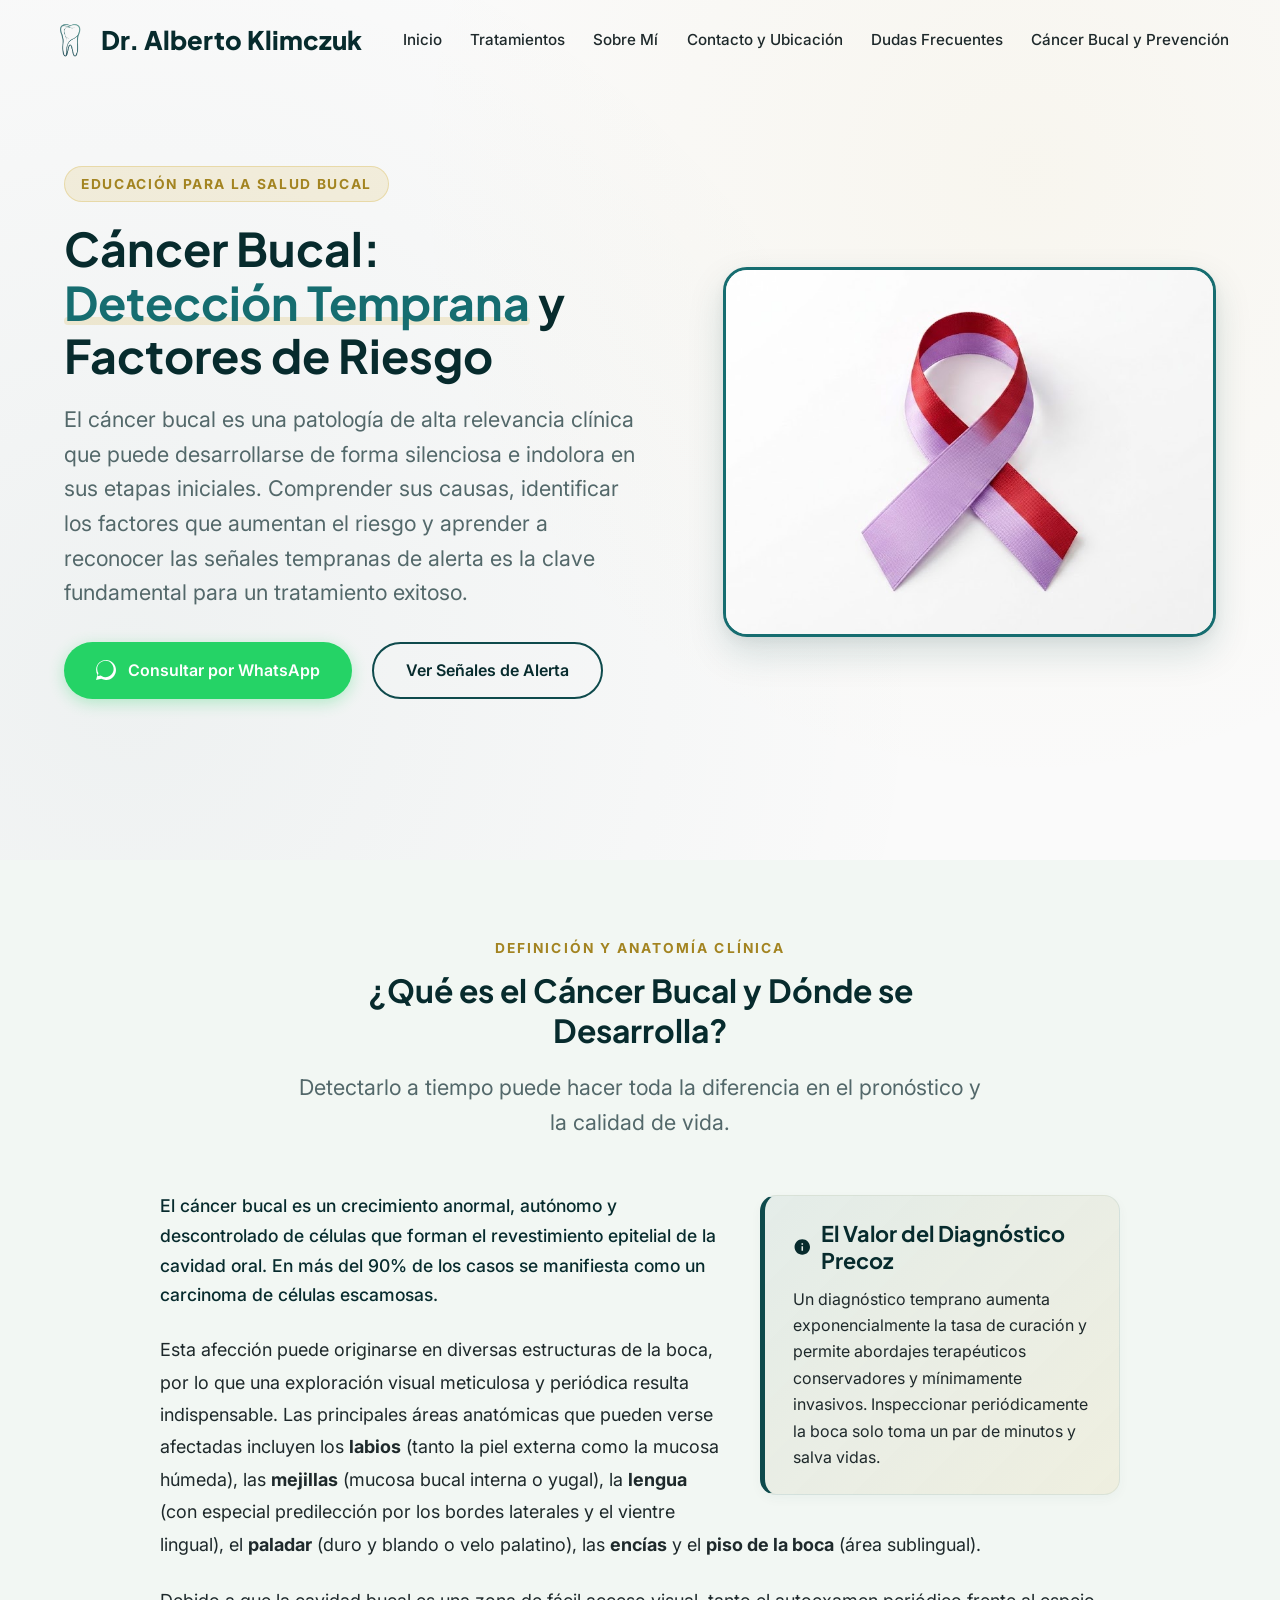
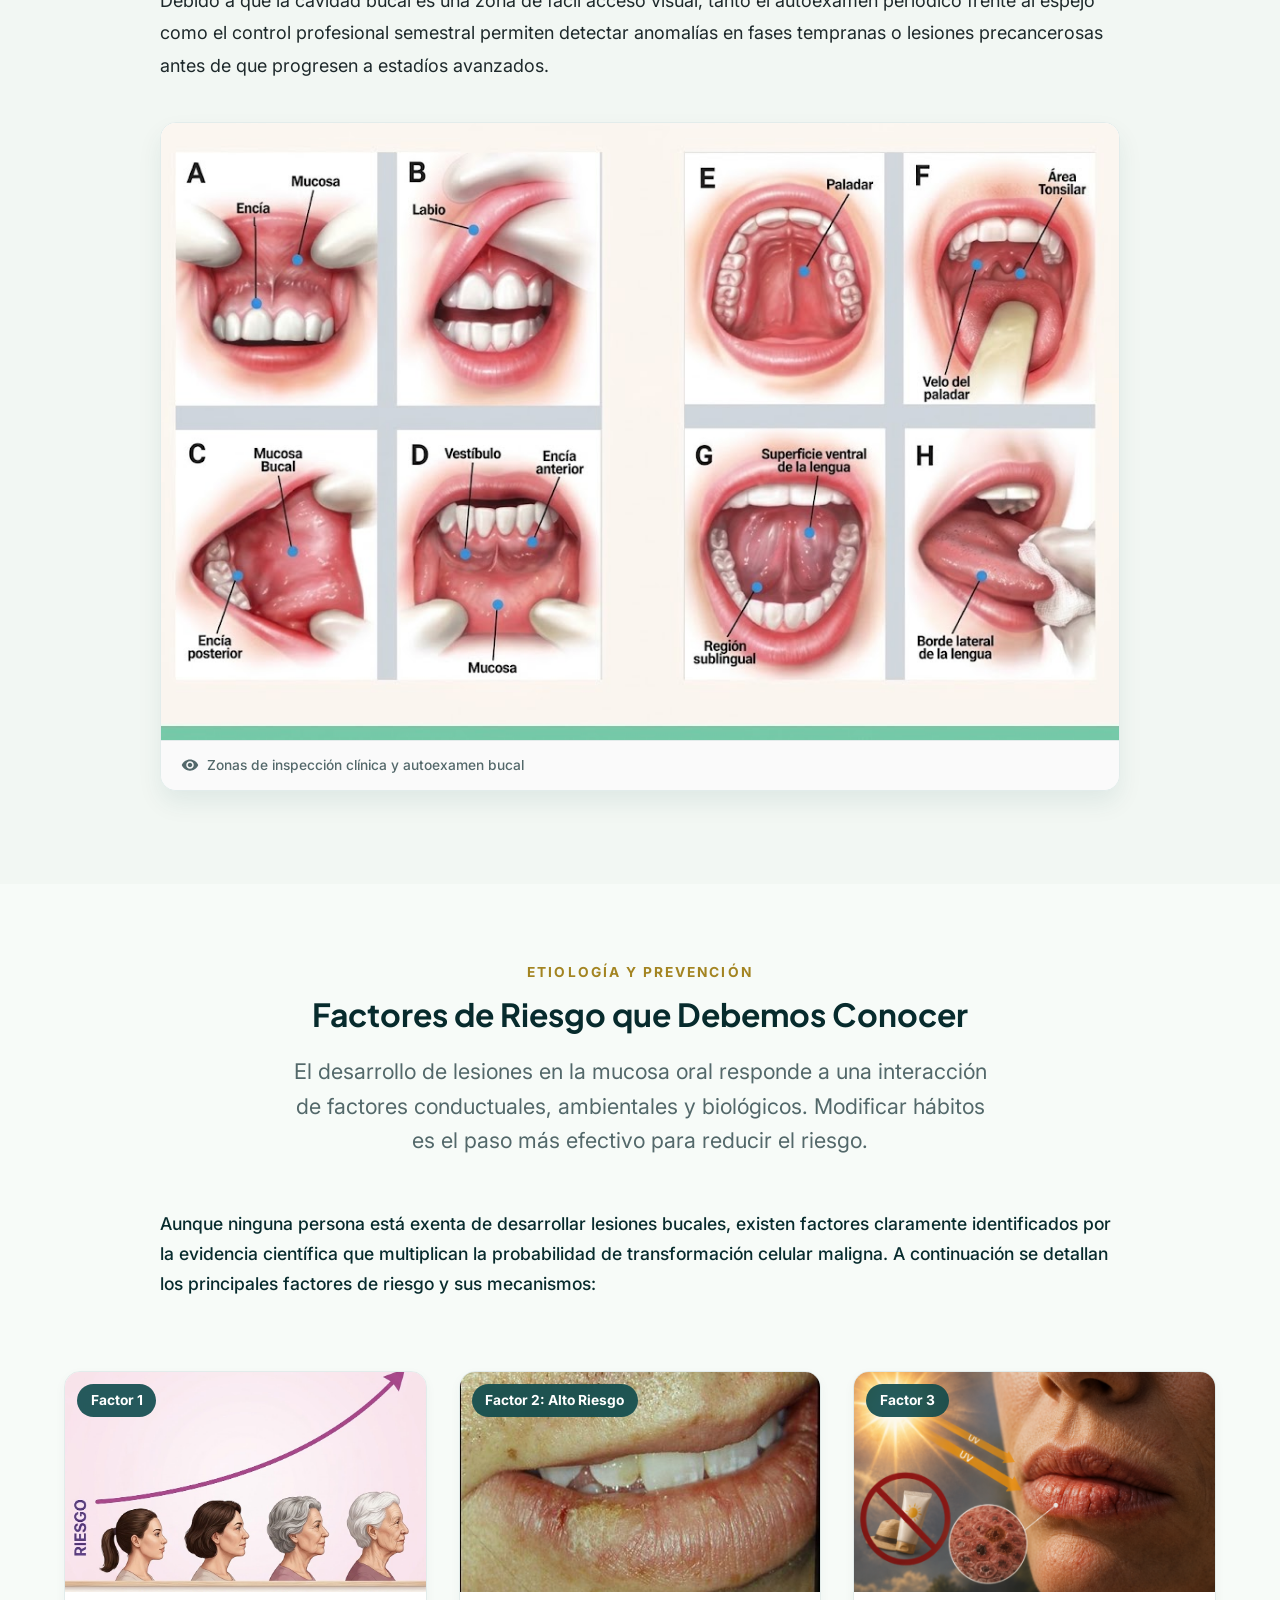
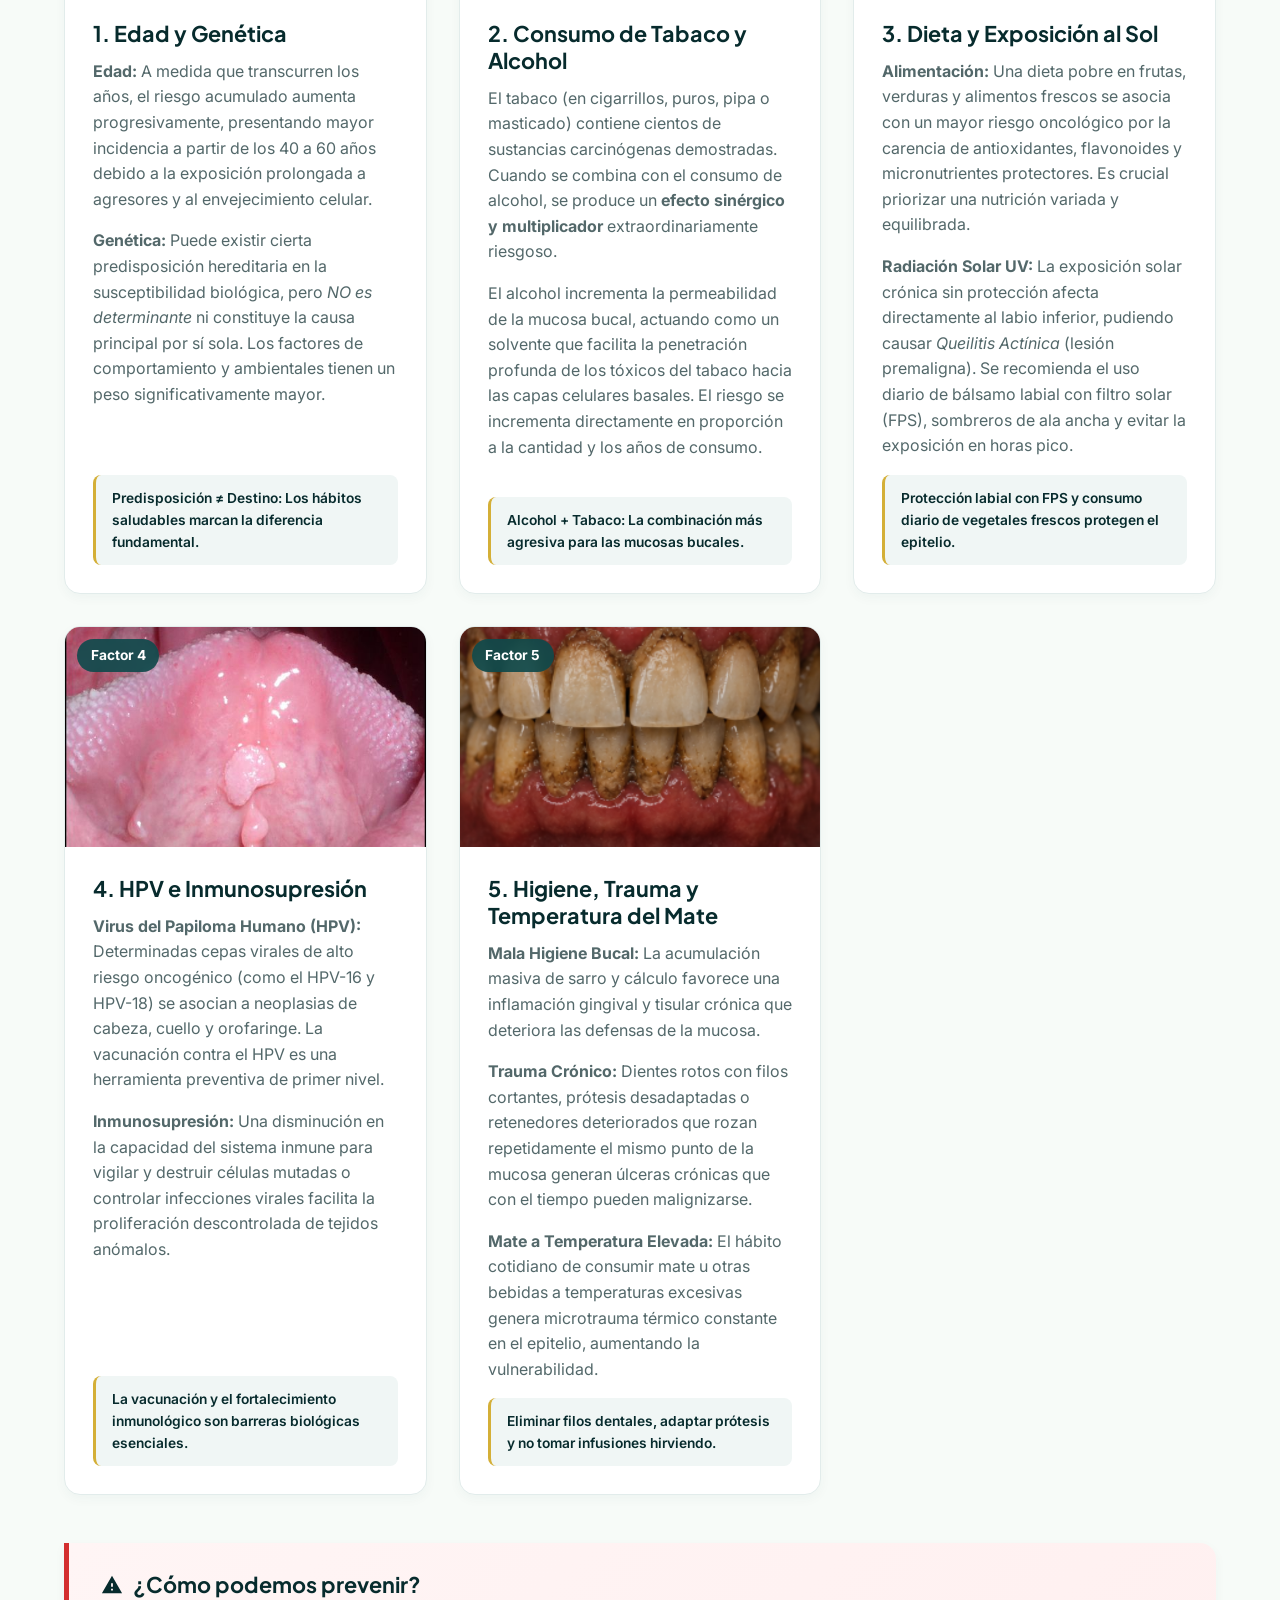
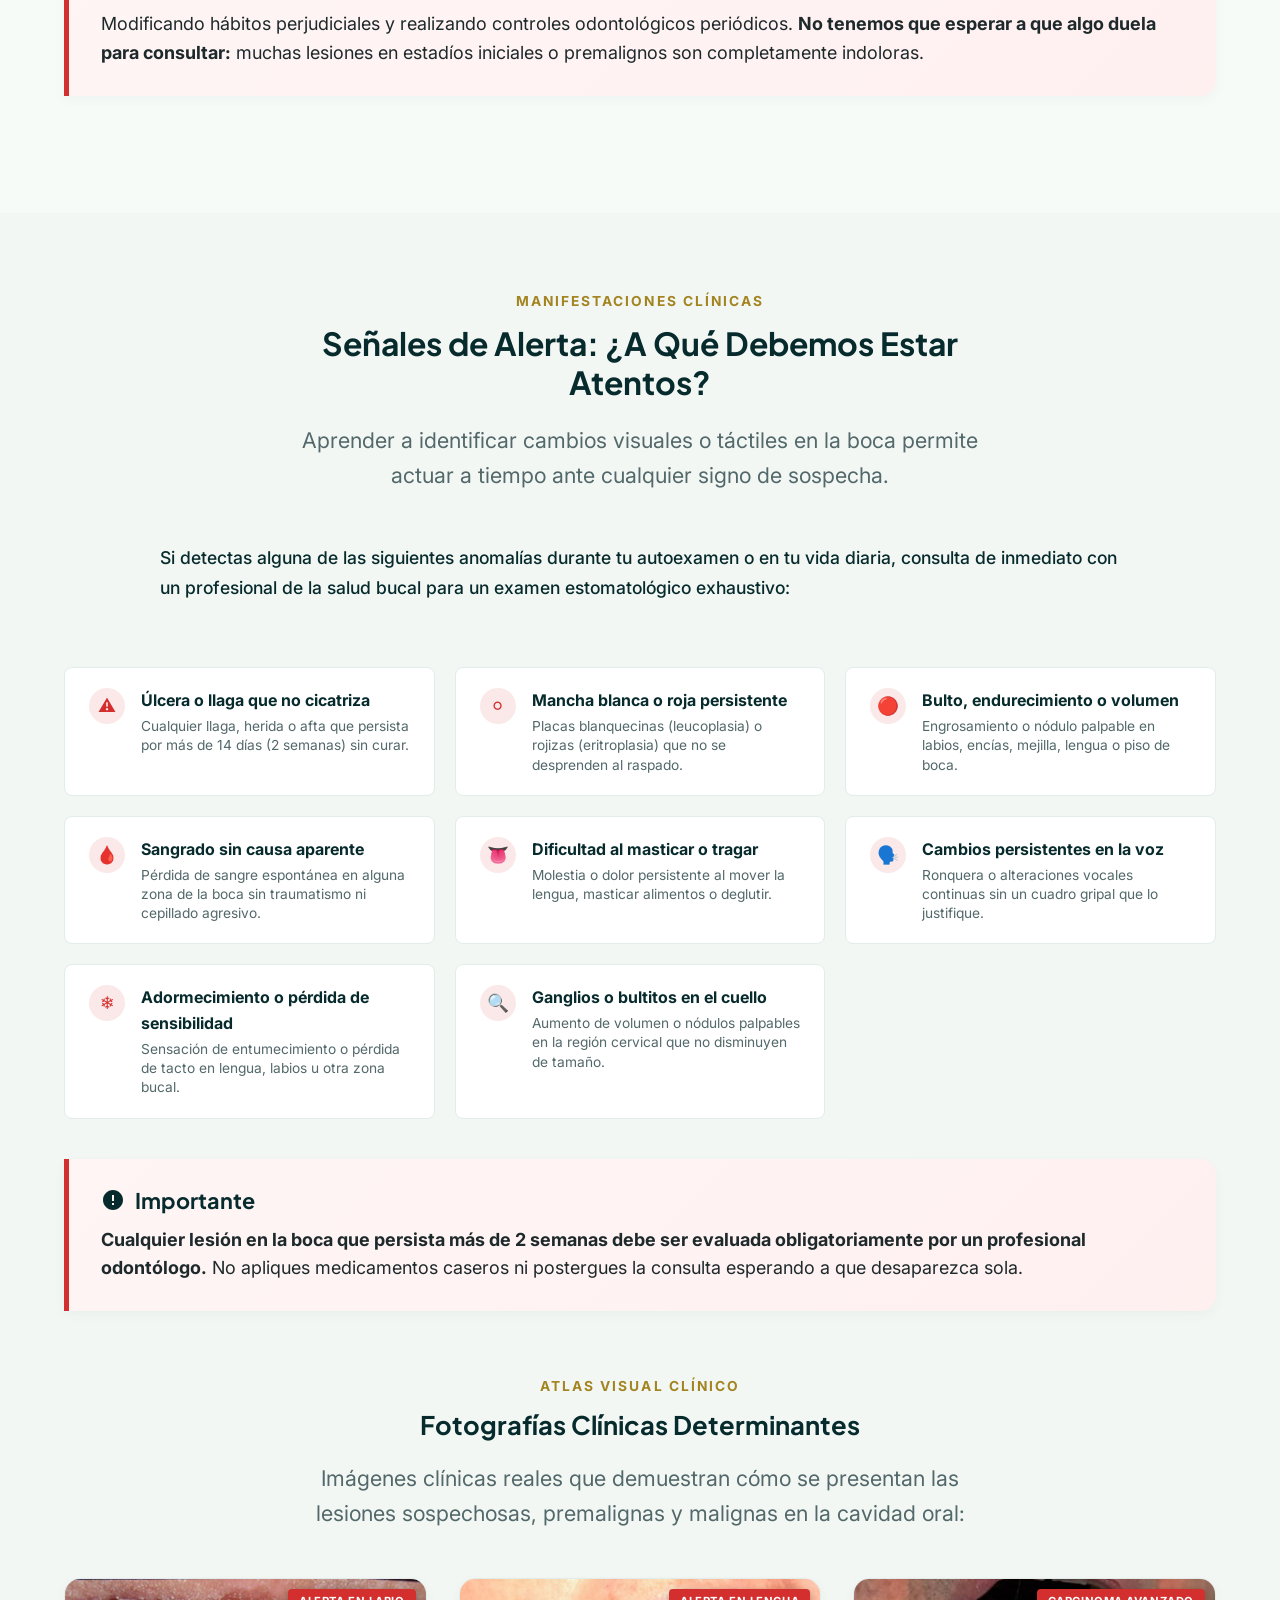
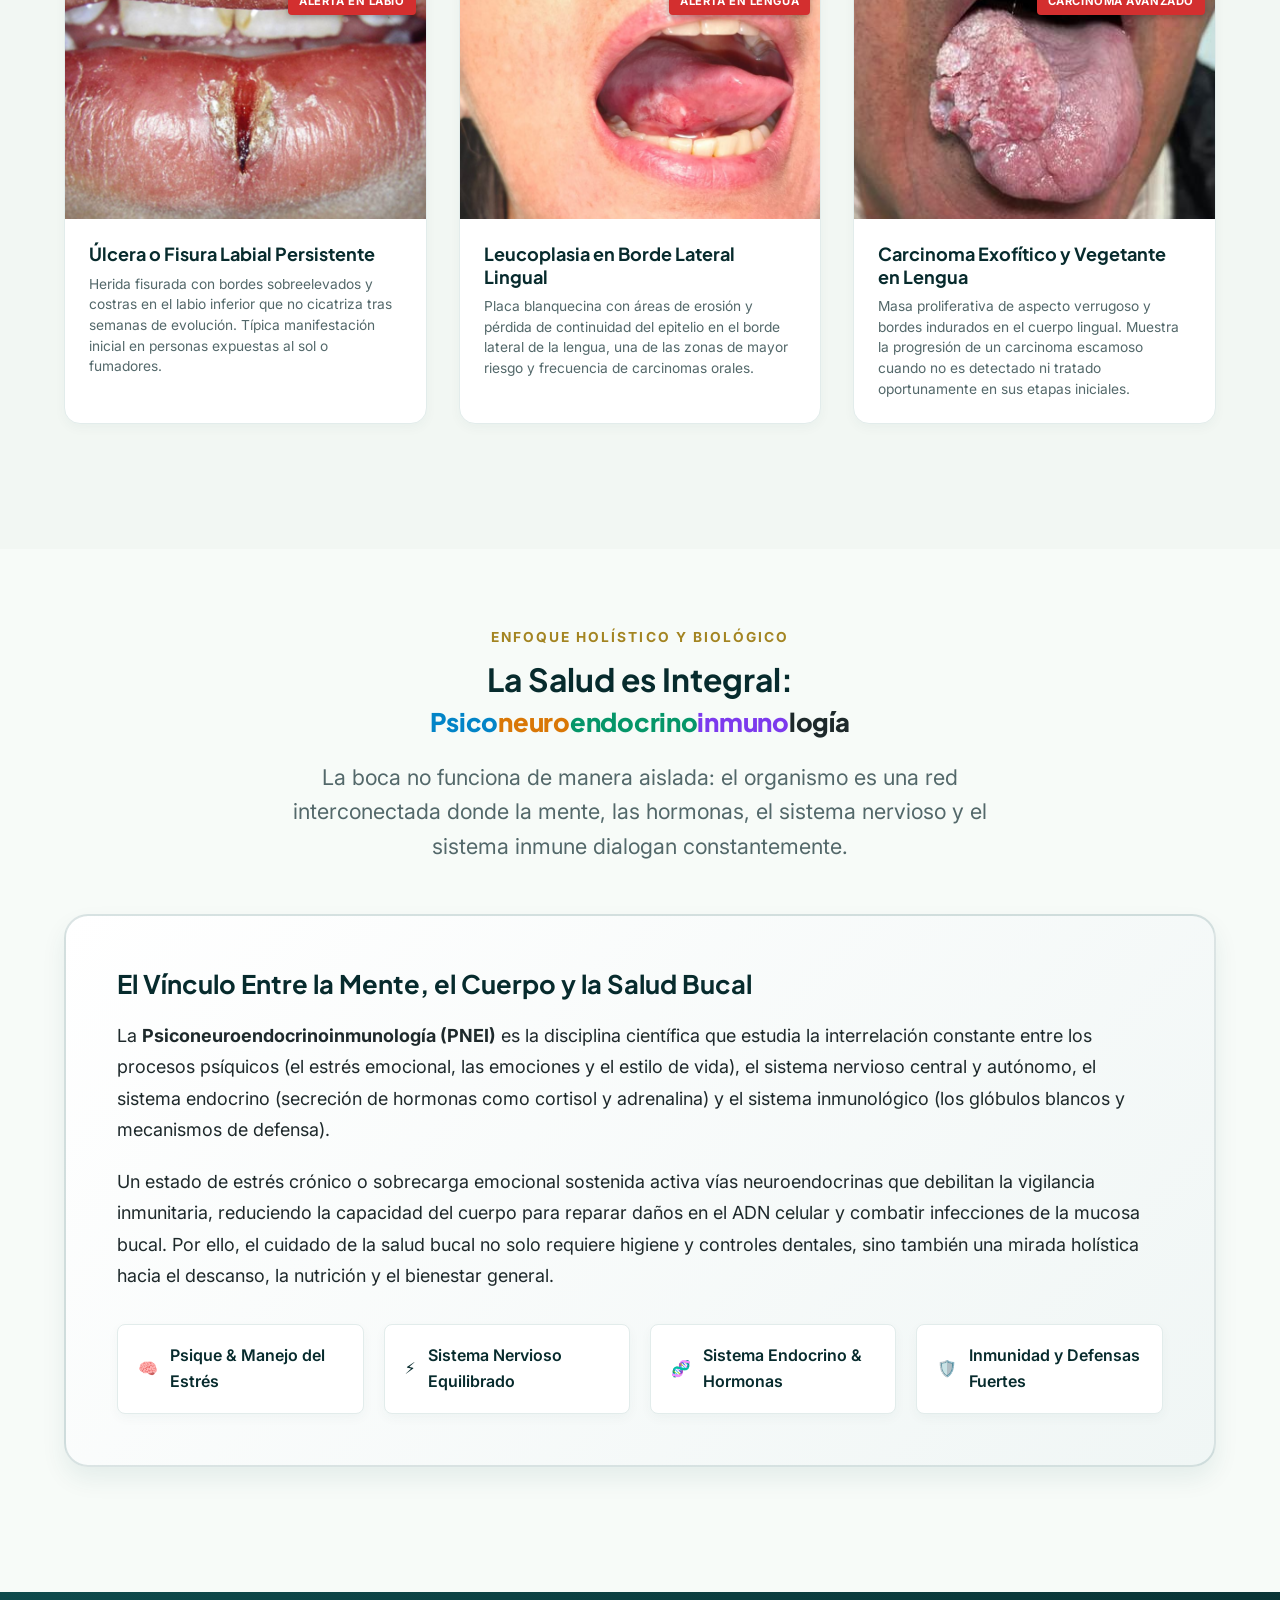
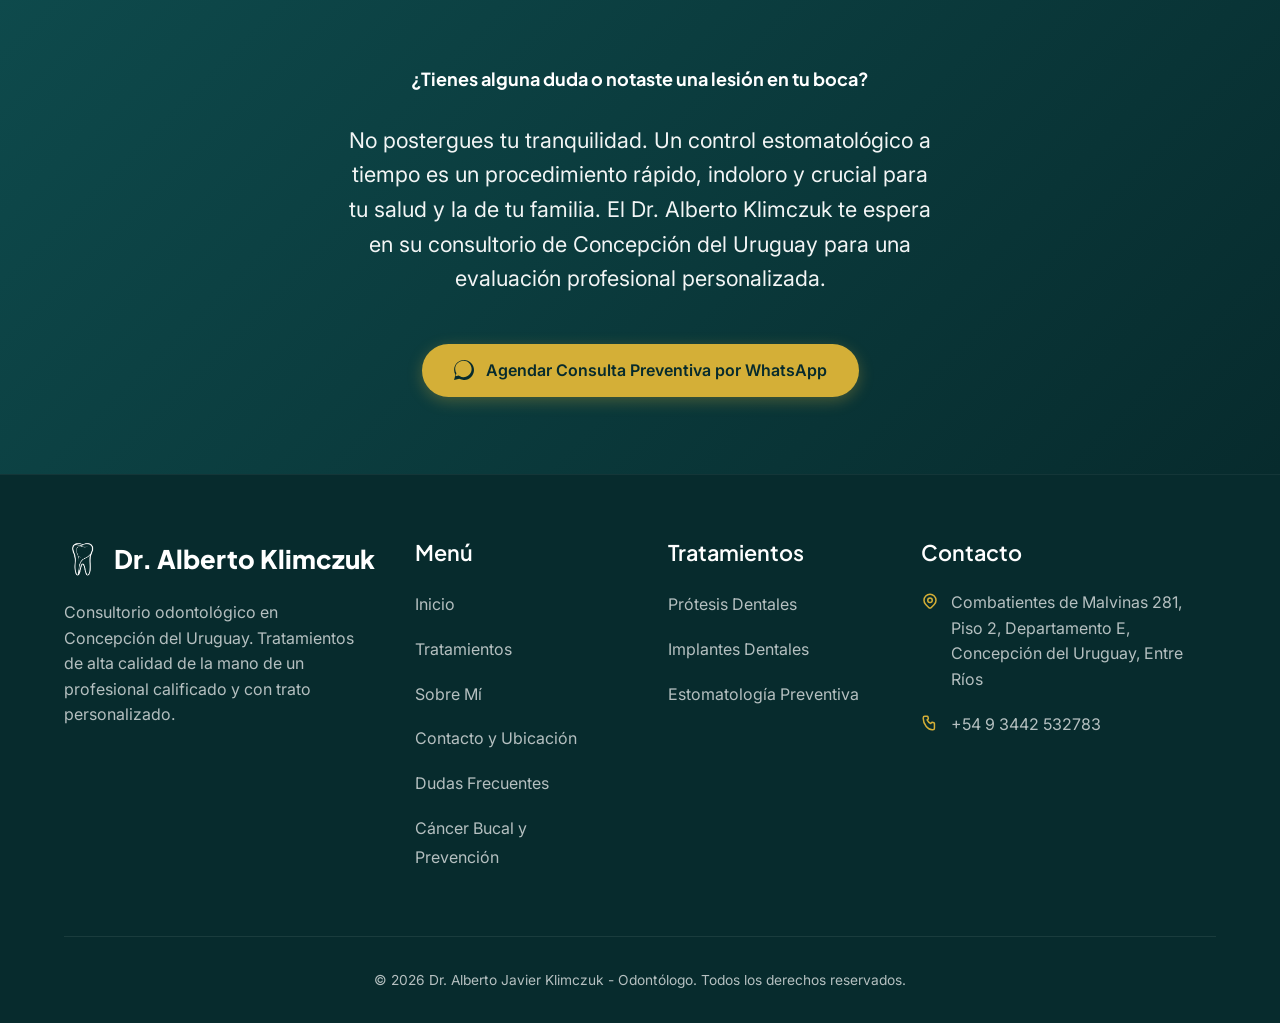
==== commit 4afb33f2: "Errores de interfaz corregidos" ====
--- a/enfermedades.html
+++ b/enfermedades.html
@@ -2,6 +2,16 @@
 <html lang="es">
 
 <head>
+  <!-- Google tag (gtag.js) -->
+  <script async src="https://www.googletagmanager.com/gtag/js?id=G-RGQN83VBKV"></script>
+  <script>
+    window.dataLayer = window.dataLayer || [];
+    function gtag(){dataLayer.push(arguments);}
+    gtag('js', new Date());
+
+    gtag('config', 'G-RGQN83VBKV');
+  </script>
+
   <meta charset="UTF-8">
   <meta name="viewport" content="width=device-width, initial-scale=1.0">
 
@@ -518,7 +528,7 @@
       <div class="container">
         <div class="section-title-wrapper">
           <span class="section-subtitle">Enfoque Holístico y Biológico</span>
-          <h2 class="section-title">La Salud es Integral: Psiconeuroendocrinoinmunología</h2>
+          <h2 class="section-title">La Salud es Integral: <span class="pnei-title-word"><span class="pnei-part pnei-psico">Psico</span><span class="pnei-part pnei-neuro">neuro</span><span class="pnei-part pnei-endocri">endocrino</span><span class="pnei-part pnei-inmuno">inmuno</span><span class="pnei-part pnei-logia">logía</span></span></h2>
           <p class="section-desc">
             La boca no funciona de manera aislada: el organismo es una red interconectada donde la mente, las hormonas,
             el sistema nervioso y el sistema inmune dialogan constantemente.
--- a/styles.css
+++ b/styles.css
@@ -1954,6 +1954,47 @@
   display: block;
 }
 
+/* PNEI Title Word & Multicolor Breakdown */
+.pnei-title-word {
+  display: inline-block;
+  font-size: clamp(0.95rem, 2.2vw, 1.6rem);
+  font-weight: 800;
+  letter-spacing: -0.01em;
+  white-space: nowrap;
+}
+
+.pnei-part {
+  display: inline;
+}
+
+.pnei-psico {
+  color: #0284C7; /* Azul Psique */
+}
+
+.pnei-neuro {
+  color: #D97706; /* Ámbar / Dorado Sistema Nervioso */
+}
+
+.pnei-endocri {
+  color: #059669; /* Verde Esmeralda Sistema Endocrino */
+}
+
+.pnei-inmuno {
+  color: #7C3AED; /* Violeta / Púrpura Sistema Inmune */
+}
+
+.pnei-logia {
+  color: #1E292B; /* Negro / Oscuro */
+}
+
+@media (max-width: 600px) {
+  .pnei-title-word {
+    display: block;
+    margin-top: 0.35rem;
+    font-size: clamp(0.8rem, 4.4vw, 1.15rem);
+  }
+}
+
 /* PNEI Holistic Card */
 .pnei-card {
   background: linear-gradient(135deg, #FFFFFF 0%, #F0F6F5 100%);
@@ -2058,10 +2099,10 @@
 }
 
 
-/* ==========================================================================
-   RESPONSIVE MEDIA QUERIES
-   ========================================================================== */
 @media (max-width: 1200px) {
+  :root {
+    --header-height: 72px;
+  }
 
   /* Navigation mobile / dropdown behavior (triggers earlier to prevent overlapping) */
   .menu-toggle {
@@ -2074,20 +2115,25 @@
     left: 0;
     width: 100%;
     height: calc(100vh - var(--header-height));
+    height: calc(100dvh - var(--header-height));
+    max-height: calc(100dvh - var(--header-height));
     background-color: var(--bg-card);
     z-index: 1050;
-    padding: 3rem 1.5rem;
+    padding: clamp(1rem, 2.5vh, 2rem) 1.5rem clamp(1.5rem, 3.5vh, 2.5rem);
     display: flex;
     flex-direction: column;
     align-items: center;
-    gap: 3rem;
+    justify-content: center;
     transform: translateY(-100%);
     opacity: 0;
     visibility: hidden;
-    transition: transform 0.5s cubic-bezier(0.77, 0.2, 0.05, 1.0),
-      opacity 0.4s ease,
+    overflow-y: auto;
+    overscroll-behavior: contain;
+    -webkit-overflow-scrolling: touch;
+    transition: transform 0.4s cubic-bezier(0.16, 1, 0.3, 1),
+      opacity 0.35s ease,
       visibility 0s linear 0.4s;
-    box-shadow: 0 15px 30px rgba(0, 0, 0, 0.05);
+    box-shadow: 0 15px 35px rgba(0, 0, 0, 0.08);
     border-top: 1px solid var(--border-color);
   }
 
@@ -2095,36 +2141,75 @@
     transform: translateY(0);
     opacity: 1;
     visibility: visible;
-    transition: transform 0.5s cubic-bezier(0.77, 0.2, 0.05, 1.0),
-      opacity 0.4s ease,
+    transition: transform 0.4s cubic-bezier(0.16, 1, 0.3, 1),
+      opacity 0.35s ease,
       visibility 0s linear 0s;
   }
 
   .nav-links {
     flex-direction: column;
-    gap: 2rem;
+    gap: clamp(0.5rem, 1.8vh, 1.25rem);
     width: 100%;
+    max-width: 380px;
+    height: 100%;
+    max-height: 520px;
+    display: flex;
+    justify-content: space-evenly;
+    align-items: center;
     text-align: center;
-    margin-left: 0;
-    justify-content: center;
+    margin: auto;
+    padding: 0.5rem 0;
+    list-style: none;
   }
 
   .nav-links li {
     width: 100%;
+    display: flex;
     justify-content: center;
+    align-items: center;
   }
 
   .nav-link {
-    font-size: var(--fs-md);
-    display: block;
+    font-size: clamp(1.05rem, 2.3vh, 1.25rem);
+    font-weight: 600;
+    display: flex;
+    align-items: center;
+    justify-content: center;
     width: 100%;
-    padding: 0.75rem 0;
+    padding: clamp(0.7rem, 1.6vh, 0.95rem) 1.5rem;
+    border-radius: var(--border-radius-md);
+    color: var(--text-dark);
+    background-color: transparent;
+    transition: var(--transition-smooth);
+    border: 1px solid transparent;
+  }
+
+  .nav-link::after {
+    display: none;
+  }
+
+  .nav-link:hover {
+    background-color: var(--accent-bg);
+    color: var(--primary);
+    transform: translateY(-1px);
+  }
+
+  .nav-link:active {
+    transform: scale(0.98);
+  }
+
+  .nav-link.active {
+    background-color: rgba(14, 74, 76, 0.07);
+    color: var(--primary);
+    font-weight: 700;
+    border-color: rgba(14, 74, 76, 0.12);
   }
 
   .nav-cta {
     width: 100%;
-    max-width: 300px;
+    max-width: 320px;
     justify-content: center;
+    margin-top: 0.5rem;
   }
 
   .nav-cta .btn {
